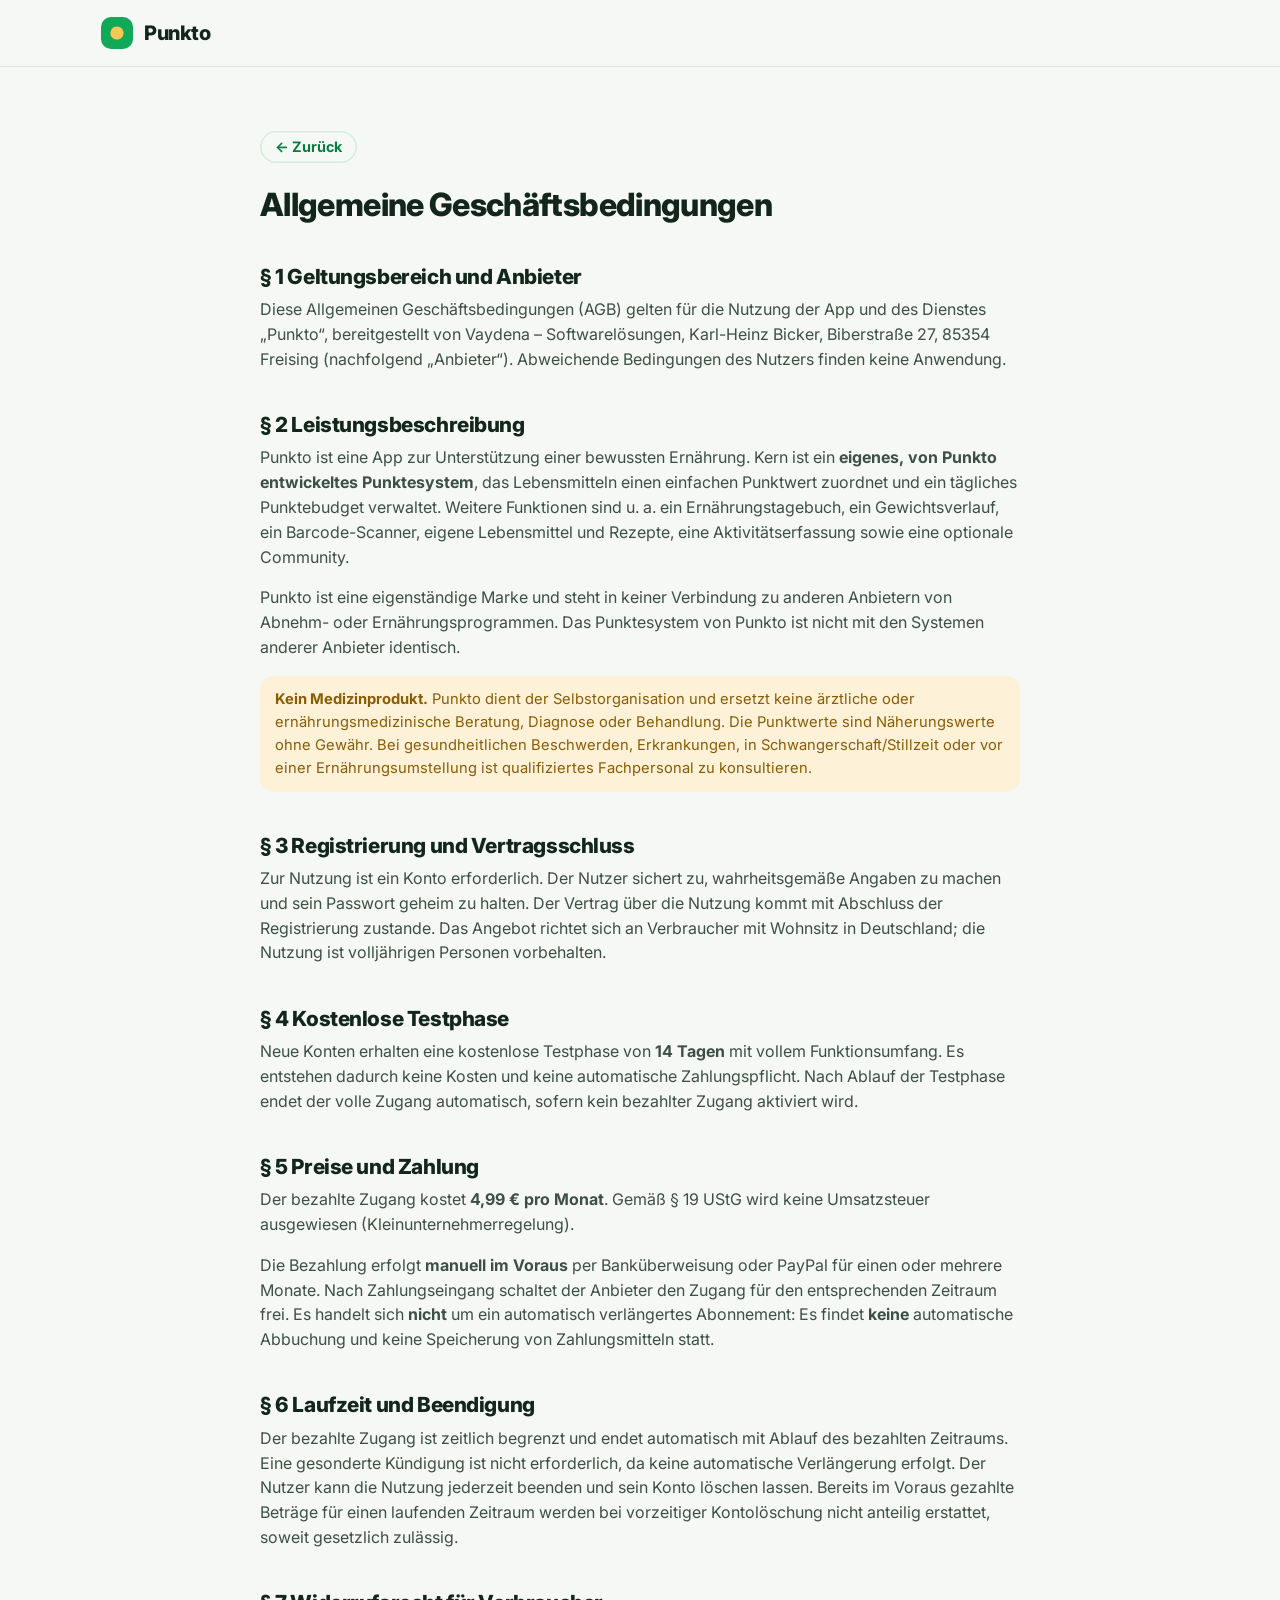
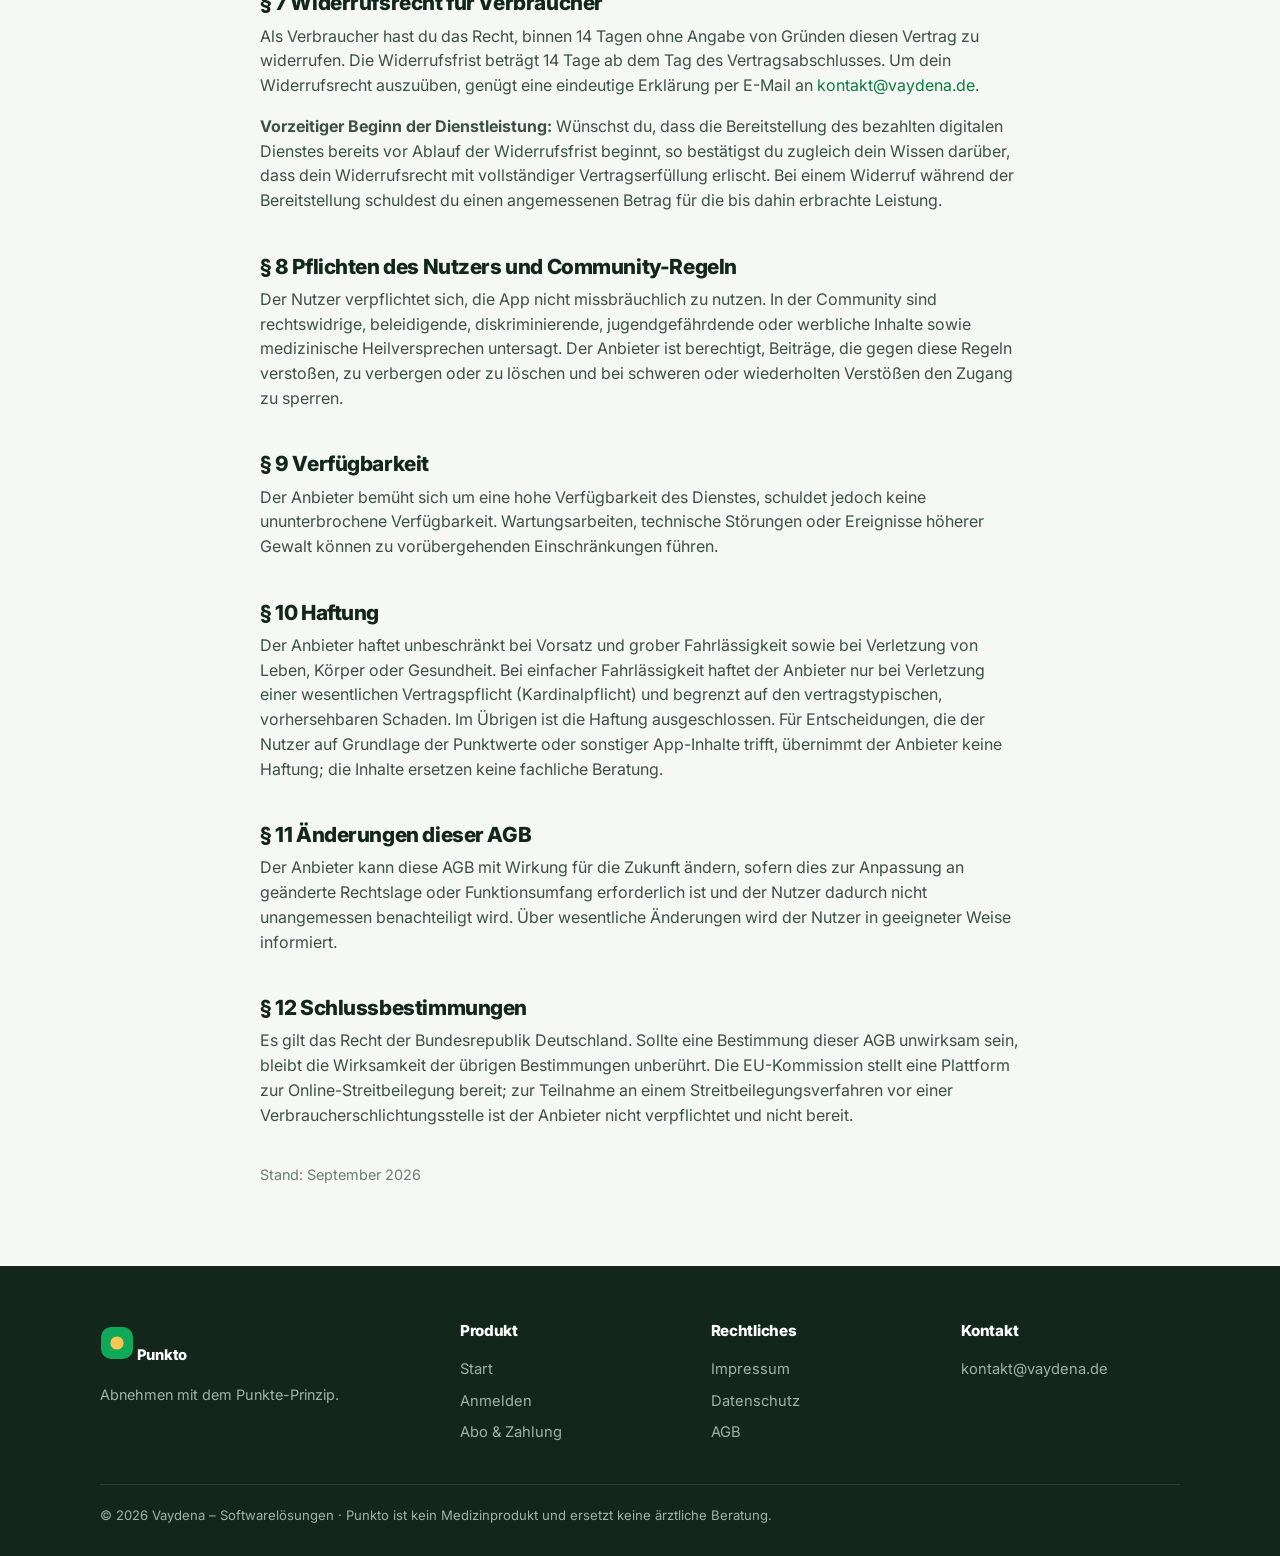
==== agb.html @ 55439f0f "Punkto v1 — statische PWA-SaaS (Abnehmen mit Punkten) Vollständige erste Version: - Verkaufsseite (i" ====
<!doctype html>
<html lang="de">
<head>
<meta charset="utf-8">
<meta name="viewport" content="width=device-width, initial-scale=1, viewport-fit=cover">
<title>AGB — Punkto</title>
<meta name="robots" content="index, follow">
<meta name="theme-color" content="#0fa958">
<link rel="icon" href="favicon.svg" type="image/svg+xml">
<link rel="apple-touch-icon" href="apple-touch-icon.png">
<link rel="preconnect" href="https://fonts.googleapis.com">
<link rel="preconnect" href="https://fonts.gstatic.com" crossorigin>
<link href="https://fonts.googleapis.com/css2?family=Inter:wght@400;500;600;700;800;900&display=swap" rel="stylesheet">
<link rel="stylesheet" href="assets/punkto.css">
</head>
<body>

<header class="site-head">
  <div class="wrap">
    <a class="brand" href="/" aria-label="Punkto Startseite">
      <svg class="logo" viewBox="0 0 34 34" xmlns="http://www.w3.org/2000/svg" aria-hidden="true">
        <rect x="1" y="1" width="32" height="32" rx="10" fill="#0fa958"/>
        <circle cx="17" cy="17" r="6.6" fill="#ffc555"/>
      </svg>
      Punkto
    </a>
  </div>
</header>

<main class="legal">
  <a class="back btn ghost small" href="/">← Zurück</a>
  <h1>Allgemeine Geschäftsbedingungen</h1>

  <h2>§ 1 Geltungsbereich und Anbieter</h2>
  <p>
    Diese Allgemeinen Geschäftsbedingungen (AGB) gelten für die Nutzung der App und des
    Dienstes „Punkto“, bereitgestellt von Vaydena – Softwarelösungen, Karl-Heinz Bicker,
    Biberstraße 27, 85354 Freising (nachfolgend „Anbieter“). Abweichende Bedingungen des
    Nutzers finden keine Anwendung.
  </p>

  <h2>§ 2 Leistungsbeschreibung</h2>
  <p>
    Punkto ist eine App zur Unterstützung einer bewussten Ernährung. Kern ist ein
    <strong>eigenes, von Punkto entwickeltes Punktesystem</strong>, das Lebensmitteln
    einen einfachen Punktwert zuordnet und ein tägliches Punktebudget verwaltet. Weitere
    Funktionen sind u. a. ein Ernährungstagebuch, ein Gewichtsverlauf, ein
    Barcode-Scanner, eigene Lebensmittel und Rezepte, eine Aktivitätserfassung sowie eine
    optionale Community.
  </p>
  <p>
    Punkto ist eine eigenständige Marke und steht in keiner Verbindung zu anderen
    Anbietern von Abnehm- oder Ernährungsprogrammen. Das Punktesystem von Punkto ist
    nicht mit den Systemen anderer Anbieter identisch.
  </p>
  <div class="alert warn" style="margin-top:1em">
    <span>
      <strong>Kein Medizinprodukt.</strong> Punkto dient der Selbstorganisation und
      ersetzt keine ärztliche oder ernährungsmedizinische Beratung, Diagnose oder
      Behandlung. Die Punktwerte sind Näherungswerte ohne Gewähr. Bei gesundheitlichen
      Beschwerden, Erkrankungen, in Schwangerschaft/Stillzeit oder vor einer
      Ernährungsumstellung ist qualifiziertes Fachpersonal zu konsultieren.
    </span>
  </div>

  <h2>§ 3 Registrierung und Vertragsschluss</h2>
  <p>
    Zur Nutzung ist ein Konto erforderlich. Der Nutzer sichert zu, wahrheitsgemäße Angaben
    zu machen und sein Passwort geheim zu halten. Der Vertrag über die Nutzung kommt mit
    Abschluss der Registrierung zustande. Das Angebot richtet sich an Verbraucher mit
    Wohnsitz in Deutschland; die Nutzung ist volljährigen Personen vorbehalten.
  </p>

  <h2>§ 4 Kostenlose Testphase</h2>
  <p>
    Neue Konten erhalten eine kostenlose Testphase von <strong>14 Tagen</strong> mit
    vollem Funktionsumfang. Es entstehen dadurch keine Kosten und keine automatische
    Zahlungspflicht. Nach Ablauf der Testphase endet der volle Zugang automatisch, sofern
    kein bezahlter Zugang aktiviert wird.
  </p>

  <h2>§ 5 Preise und Zahlung</h2>
  <p>
    Der bezahlte Zugang kostet <strong>4,99 € pro Monat</strong>. Gemäß § 19 UStG wird
    keine Umsatzsteuer ausgewiesen (Kleinunternehmerregelung).
  </p>
  <p>
    Die Bezahlung erfolgt <strong>manuell im Voraus</strong> per Banküberweisung oder
    PayPal für einen oder mehrere Monate. Nach Zahlungseingang schaltet der Anbieter den
    Zugang für den entsprechenden Zeitraum frei. Es handelt sich <strong>nicht</strong> um
    ein automatisch verlängertes Abonnement: Es findet <strong>keine</strong> automatische
    Abbuchung und keine Speicherung von Zahlungsmitteln statt.
  </p>

  <h2>§ 6 Laufzeit und Beendigung</h2>
  <p>
    Der bezahlte Zugang ist zeitlich begrenzt und endet automatisch mit Ablauf des
    bezahlten Zeitraums. Eine gesonderte Kündigung ist nicht erforderlich, da keine
    automatische Verlängerung erfolgt. Der Nutzer kann die Nutzung jederzeit beenden und
    sein Konto löschen lassen. Bereits im Voraus gezahlte Beträge für einen laufenden
    Zeitraum werden bei vorzeitiger Kontolöschung nicht anteilig erstattet, soweit
    gesetzlich zulässig.
  </p>

  <h2>§ 7 Widerrufsrecht für Verbraucher</h2>
  <p>
    Als Verbraucher hast du das Recht, binnen 14 Tagen ohne Angabe von Gründen diesen
    Vertrag zu widerrufen. Die Widerrufsfrist beträgt 14 Tage ab dem Tag des
    Vertragsabschlusses. Um dein Widerrufsrecht auszuüben, genügt eine eindeutige Erklärung
    per E-Mail an <a href="mailto:kontakt@vaydena.de">kontakt@vaydena.de</a>.
  </p>
  <p>
    <strong>Vorzeitiger Beginn der Dienstleistung:</strong> Wünschst du, dass die
    Bereitstellung des bezahlten digitalen Dienstes bereits vor Ablauf der Widerrufsfrist
    beginnt, so bestätigst du zugleich dein Wissen darüber, dass dein Widerrufsrecht mit
    vollständiger Vertragserfüllung erlischt. Bei einem Widerruf während der Bereitstellung
    schuldest du einen angemessenen Betrag für die bis dahin erbrachte Leistung.
  </p>

  <h2>§ 8 Pflichten des Nutzers und Community-Regeln</h2>
  <p>
    Der Nutzer verpflichtet sich, die App nicht missbräuchlich zu nutzen. In der Community
    sind rechtswidrige, beleidigende, diskriminierende, jugendgefährdende oder werbliche
    Inhalte sowie medizinische Heilversprechen untersagt. Der Anbieter ist berechtigt,
    Beiträge, die gegen diese Regeln verstoßen, zu verbergen oder zu löschen und bei
    schweren oder wiederholten Verstößen den Zugang zu sperren.
  </p>

  <h2>§ 9 Verfügbarkeit</h2>
  <p>
    Der Anbieter bemüht sich um eine hohe Verfügbarkeit des Dienstes, schuldet jedoch keine
    ununterbrochene Verfügbarkeit. Wartungsarbeiten, technische Störungen oder Ereignisse
    höherer Gewalt können zu vorübergehenden Einschränkungen führen.
  </p>

  <h2>§ 10 Haftung</h2>
  <p>
    Der Anbieter haftet unbeschränkt bei Vorsatz und grober Fahrlässigkeit sowie bei
    Verletzung von Leben, Körper oder Gesundheit. Bei einfacher Fahrlässigkeit haftet der
    Anbieter nur bei Verletzung einer wesentlichen Vertragspflicht (Kardinalpflicht) und
    begrenzt auf den vertragstypischen, vorhersehbaren Schaden. Im Übrigen ist die Haftung
    ausgeschlossen. Für Entscheidungen, die der Nutzer auf Grundlage der Punktwerte oder
    sonstiger App-Inhalte trifft, übernimmt der Anbieter keine Haftung; die Inhalte ersetzen
    keine fachliche Beratung.
  </p>

  <h2>§ 11 Änderungen dieser AGB</h2>
  <p>
    Der Anbieter kann diese AGB mit Wirkung für die Zukunft ändern, sofern dies zur
    Anpassung an geänderte Rechtslage oder Funktionsumfang erforderlich ist und der Nutzer
    dadurch nicht unangemessen benachteiligt wird. Über wesentliche Änderungen wird der
    Nutzer in geeigneter Weise informiert.
  </p>

  <h2>§ 12 Schlussbestimmungen</h2>
  <p>
    Es gilt das Recht der Bundesrepublik Deutschland. Sollte eine Bestimmung dieser AGB
    unwirksam sein, bleibt die Wirksamkeit der übrigen Bestimmungen unberührt. Die
    EU-Kommission stellt eine Plattform zur Online-Streitbeilegung bereit; zur Teilnahme an
    einem Streitbeilegungsverfahren vor einer Verbraucherschlichtungsstelle ist der Anbieter
    nicht verpflichtet und nicht bereit.
  </p>

  <p style="margin-top:2.5em;color:var(--muted);font-size:.9rem">Stand: September 2026</p>
</main>

<footer class="site-foot">
  <div class="wrap">
    <div class="cols">
      <div>
        <a class="brand" href="/">
          <svg class="logo" viewBox="0 0 34 34" xmlns="http://www.w3.org/2000/svg" aria-hidden="true">
            <rect x="1" y="1" width="32" height="32" rx="10" fill="#0fa958"/>
            <circle cx="17" cy="17" r="6.6" fill="#ffc555"/>
          </svg>
          Punkto
        </a>
        <p style="font-size:.9rem;margin-top:6px">Abnehmen mit dem Punkte-Prinzip.</p>
      </div>
      <div><h4>Produkt</h4><a href="/">Start</a><a href="anmelden.html">Anmelden</a><a href="konto.html">Abo &amp; Zahlung</a></div>
      <div><h4>Rechtliches</h4><a href="impressum.html">Impressum</a><a href="datenschutz.html">Datenschutz</a><a href="agb.html">AGB</a></div>
      <div><h4>Kontakt</h4><a href="mailto:kontakt@vaydena.de">kontakt@vaydena.de</a></div>
    </div>
    <p style="font-size:.82rem;border-top:1px solid rgba(255,255,255,.1);padding-top:20px;margin:0">
      © 2026 Vaydena – Softwarelösungen · Punkto ist kein Medizinprodukt und ersetzt keine ärztliche Beratung.
    </p>
  </div>
</footer>

</body>
</html>
---- assets/punkto.css ----
/* ============================================================================
   Punkto — geteiltes Design-System (grün, freundlich, rund).
   Eigenständige Marke: NICHT die Farbwelt von Weight Watchers (navy/lila) und
   NICHT die von MediScan (petrol/gold/navy). Punkto = frisches Grün + warmes Amber.
   Von allen Seiten geladen und vom Service Worker vorab gecacht.
   ============================================================================ */

:root{
  /* Marke */
  --green:#0fa958;        /* Primär — frisches Blattgrün */
  --green-600:#0e9a50;
  --green-700:#0b7c40;    /* dunkler (Hover/Text auf hell) */
  --green-800:#08632f;
  --green-tint:#e6f6ec;   /* zarte Fläche */
  --green-tint-2:#d3eedd;
  --amber:#f5a623;        /* Punkte-„Münze", Akzent */
  --amber-600:#e0930f;
  --amber-tint:#fdf1d8;
  --berry:#e8557a;        /* sparsamer Zweitakzent (Herz/Like/Gewicht) */
  --sky:#2a9dd6;          /* Aktivität */

  /* Neutral */
  --ink:#12261c;          /* Haupttext — sehr dunkles Grün-Schwarz */
  --ink-2:#3d5045;        /* Sekundärtext */
  --muted:#6b7d72;        /* gedämpft */
  --line:#dde7e0;         /* Rahmen/Trenner */
  --line-2:#eef3ef;
  --bg:#f5f8f4;           /* Seitenhintergrund — Hauch Grün */
  --card:#ffffff;
  --card-2:#fbfdfb;
  --shadow:0 1px 2px rgba(18,38,28,.05), 0 6px 20px rgba(18,38,28,.06);
  --shadow-sm:0 1px 2px rgba(18,38,28,.06);
  --shadow-lg:0 12px 40px rgba(18,38,28,.12);

  /* Zustände */
  --ok:#0fa958; --warn:#e0930f; --danger:#d64545; --danger-tint:#fbe9e9;

  /* Form */
  --r:14px;               /* Standard-Radius */
  --r-sm:10px;
  --r-lg:22px;
  --r-pill:999px;
  --maxw:1120px;
  --font:'Inter',-apple-system,BlinkMacSystemFont,'Segoe UI',Roboto,Helvetica,Arial,sans-serif;

  --sat:env(safe-area-inset-top,0px);
  --sab:env(safe-area-inset-bottom,0px);
}

*{box-sizing:border-box}
html{-webkit-text-size-adjust:100%}
body{
  margin:0;font-family:var(--font);color:var(--ink);background:var(--bg);
  line-height:1.55;-webkit-font-smoothing:antialiased;text-rendering:optimizeLegibility;
}
h1,h2,h3,h4{line-height:1.15;margin:0 0 .4em;font-weight:800;letter-spacing:-.02em}
h1{font-size:clamp(2rem,5vw,3.3rem)}
h2{font-size:clamp(1.5rem,3.4vw,2.3rem)}
h3{font-size:1.2rem}
p{margin:0 0 1rem}
a{color:var(--green-700);text-decoration:none}
a:hover{text-decoration:underline}
img{max-width:100%;display:block}
small{font-size:.85rem}
b,strong{font-weight:700}
:focus-visible{outline:3px solid rgba(15,169,88,.4);outline-offset:2px;border-radius:6px}
.wrap{max-width:var(--maxw);margin:0 auto;padding:0 20px}
.hide{display:none!important}
.center{text-align:center}
.nowrap{white-space:nowrap}

/* ---------- Buttons ---------- */
.btn{
  --bg:var(--green);--fg:#fff;
  display:inline-flex;align-items:center;justify-content:center;gap:.5em;
  background:var(--bg);color:var(--fg);border:0;border-radius:var(--r-pill);
  font:inherit;font-weight:700;font-size:1rem;line-height:1;
  padding:.85em 1.5em;cursor:pointer;transition:transform .08s ease, filter .15s ease, background .15s ease;
  text-decoration:none;white-space:nowrap;box-shadow:var(--shadow-sm);
}
.btn:hover{filter:brightness(1.04);text-decoration:none}
.btn:active{transform:translateY(1px)}
.btn:disabled{opacity:.55;cursor:not-allowed;filter:none}
.btn.primary{--bg:var(--green);--fg:#fff}
.btn.amber{--bg:var(--amber);--fg:#3a2a05}
.btn.dark{--bg:var(--ink);--fg:#fff}
.btn.ghost{--bg:transparent;--fg:var(--green-700);box-shadow:inset 0 0 0 1.6px var(--green-tint-2)}
.btn.ghost:hover{--bg:var(--green-tint)}
.btn.outline{--bg:#fff;--fg:var(--ink);box-shadow:inset 0 0 0 1.6px var(--line)}
.btn.outline:hover{--bg:var(--card-2)}
.btn.danger{--bg:var(--danger);--fg:#fff}
.btn.block{display:flex;width:100%}
.btn.small{padding:.6em 1.05em;font-size:.9rem}
.btn.big{padding:1.05em 1.9em;font-size:1.08rem}
.btn svg{width:1.1em;height:1.1em}

/* ---------- Pills / Chips / Badges ---------- */
.pill{display:inline-flex;align-items:center;gap:.45em;background:var(--green-tint);color:var(--green-800);
  border-radius:var(--r-pill);padding:.4em .85em;font-size:.82rem;font-weight:700}
.pill.amber{background:var(--amber-tint);color:#8a5c05}
.pill.line{background:#fff;box-shadow:inset 0 0 0 1.4px var(--line);color:var(--ink-2)}
.chip{display:inline-flex;align-items:center;gap:.4em;background:#fff;box-shadow:inset 0 0 0 1.4px var(--line);
  border-radius:var(--r-pill);padding:.5em 1em;font-size:.9rem;font-weight:600;color:var(--ink-2);cursor:pointer;
  transition:all .12s ease}
.chip:hover{box-shadow:inset 0 0 0 1.4px var(--green-tint-2);background:var(--green-tint)}
.chip.on{background:var(--green);color:#fff;box-shadow:none}
.tag{display:inline-block;font-size:.72rem;font-weight:800;text-transform:uppercase;letter-spacing:.04em;
  padding:.28em .6em;border-radius:6px;background:var(--green-tint);color:var(--green-800)}
.tag.amber{background:var(--amber-tint);color:#8a5c05}
.tag.gray{background:var(--line-2);color:var(--muted)}
.tag.red{background:var(--danger-tint);color:var(--danger)}
.tag.sky{background:#e3f2fb;color:#1c6f9c}

/* Punkte-„Münze": das Erkennungszeichen der Marke */
.coin{display:inline-flex;align-items:center;justify-content:center;gap:.12em;
  min-width:1.9em;height:1.9em;padding:0 .5em;border-radius:var(--r-pill);
  background:linear-gradient(160deg,#ffc555,#f5a623);color:#3a2a05;
  font-weight:800;font-size:.95rem;box-shadow:0 1px 0 rgba(0,0,0,.08), inset 0 1px 1px rgba(255,255,255,.5)}
.coin.sm{font-size:.8rem;min-width:1.6em;height:1.6em}
.coin.zero{background:var(--green-tint);color:var(--green-800);box-shadow:inset 0 0 0 1.4px var(--green-tint-2)}

/* ---------- Cards ---------- */
.card{background:var(--card);border-radius:var(--r-lg);box-shadow:var(--shadow);padding:22px}
.card.flat{box-shadow:none;border:1px solid var(--line)}
.card.tint{background:var(--green-tint)}
.card-h{display:flex;align-items:center;justify-content:space-between;gap:12px;margin-bottom:14px}
.card-h h3{margin:0}

/* ---------- Forms ---------- */
label{display:block;font-weight:600;font-size:.9rem;margin:0 0 .35em;color:var(--ink-2)}
input,select,textarea{
  width:100%;font:inherit;color:var(--ink);background:#fff;
  border:1.6px solid var(--line);border-radius:var(--r);padding:.75em .9em;transition:border .12s ease, box-shadow .12s ease;
}
input:focus,select:focus,textarea:focus{outline:none;border-color:var(--green);box-shadow:0 0 0 4px rgba(15,169,88,.12)}
input::placeholder,textarea::placeholder{color:#9aa8a0}
input[type=number]{-moz-appearance:textfield}
.field{margin-bottom:14px}
.field .hint{font-size:.8rem;color:var(--muted);margin-top:.35em}
.row{display:flex;gap:12px}
.row>*{flex:1}
.seg{display:flex;background:var(--line-2);border-radius:var(--r-pill);padding:4px;gap:4px}
.seg button{flex:1;border:0;background:transparent;border-radius:var(--r-pill);padding:.6em;font:inherit;font-weight:700;
  color:var(--ink-2);cursor:pointer;transition:all .12s ease}
.seg button.on{background:#fff;color:var(--green-700);box-shadow:var(--shadow-sm)}

/* ---------- Alerts ---------- */
.alert{border-radius:var(--r);padding:.85em 1em;font-size:.92rem;margin:0 0 14px;display:flex;gap:.6em;align-items:flex-start}
.alert.ok{background:var(--green-tint);color:var(--green-800)}
.alert.warn{background:var(--amber-tint);color:#8a5c05}
.alert.err{background:var(--danger-tint);color:var(--danger)}
.alert.info{background:#eaf4fb;color:#1c6f9c}

/* ---------- Layout helpers ---------- */
.grid{display:grid;gap:18px}
.g2{grid-template-columns:repeat(2,1fr)}
.g3{grid-template-columns:repeat(3,1fr)}
.g4{grid-template-columns:repeat(4,1fr)}
@media(max-width:860px){.g3,.g4{grid-template-columns:repeat(2,1fr)}}
@media(max-width:560px){.g2,.g3,.g4{grid-template-columns:1fr}.row{flex-direction:column}}

/* ============================================================================
   MARKETING (index.html + Rechtsseiten)
   ============================================================================ */
.site-head{position:sticky;top:0;z-index:40;background:rgba(245,248,244,.85);backdrop-filter:saturate(1.2) blur(10px);
  border-bottom:1px solid var(--line);padding-top:var(--sat)}
.site-head .wrap{display:flex;align-items:center;gap:18px;height:66px}
.brand{display:flex;align-items:center;gap:10px;font-weight:800;font-size:1.25rem;letter-spacing:-.02em;color:var(--ink)}
.brand:hover{text-decoration:none}
.brand .logo{width:34px;height:34px;flex:0 0 auto}
.nav-links{display:flex;gap:6px;margin-left:auto}
.nav-links a{color:var(--ink-2);font-weight:600;font-size:.95rem;padding:.5em .8em;border-radius:var(--r-pill)}
.nav-links a:hover{background:var(--green-tint);color:var(--green-800);text-decoration:none}
.nav-cta{display:flex;gap:8px;align-items:center}
.menu-btn{display:none;margin-left:auto;background:none;border:0;padding:8px;cursor:pointer;color:var(--ink)}
.menu-btn svg{width:26px;height:26px}
@media(max-width:820px){
  .nav-links{display:none;position:absolute;top:100%;left:0;right:0;flex-direction:column;background:var(--card);
    border-bottom:1px solid var(--line);padding:10px;gap:2px;box-shadow:var(--shadow)}
  .nav-links.open{display:flex}
  .nav-links a{padding:.8em 1em}
  .menu-btn{display:block}
  .nav-cta .btn:not(.primary){display:none}
}

.hero{position:relative;overflow:hidden;background:
  radial-gradient(1100px 500px at 80% -10%, rgba(15,169,88,.16), transparent 60%),
  radial-gradient(800px 400px at 0% 10%, rgba(245,166,35,.12), transparent 55%);
  padding:clamp(48px,8vw,96px) 0}
.hero .wrap{display:grid;grid-template-columns:1.05fr .95fr;gap:48px;align-items:center}
.hero .eyebrow{display:inline-flex;align-items:center;gap:.5em;background:#fff;box-shadow:var(--shadow-sm);
  border-radius:var(--r-pill);padding:.5em 1em;font-size:.85rem;font-weight:700;color:var(--green-800);margin-bottom:20px}
.hero h1{margin-bottom:.35em}
.hero h1 .hl{color:var(--green-700);position:relative;white-space:nowrap}
.hero .lead{font-size:1.2rem;color:var(--ink-2);max-width:34ch;margin-bottom:26px}
.cta-row{display:flex;gap:12px;flex-wrap:wrap;align-items:center}
.trustline{display:flex;gap:18px;flex-wrap:wrap;margin-top:22px;color:var(--muted);font-size:.9rem;font-weight:600}
.trustline span{display:inline-flex;align-items:center;gap:.4em}
@media(max-width:820px){.hero .wrap{grid-template-columns:1fr;gap:34px}.hero .lead{max-width:none}}

/* Telefon-Mockup */
.hero-visual{justify-self:center;position:relative}
.phone{width:290px;max-width:78vw;background:#0c1f16;border-radius:40px;padding:12px;box-shadow:var(--shadow-lg);position:relative}
.phone .screen{background:var(--bg);border-radius:30px;overflow:hidden;aspect-ratio:9/19.2;position:relative}
.phone .notch{position:absolute;top:0;left:50%;transform:translateX(-50%);width:120px;height:22px;background:#0c1f16;
  border-radius:0 0 16px 16px;z-index:3}
.float-badge{position:absolute;background:#fff;border-radius:16px;box-shadow:var(--shadow-lg);padding:12px 14px;
  display:flex;align-items:center;gap:10px;font-weight:700;font-size:.9rem}
.float-badge.a{top:12%;right:-26px}
.float-badge.b{bottom:14%;left:-30px}
@media(max-width:560px){.float-badge{display:none}}

.disband{background:var(--ink);color:#cfe0d6;font-size:.88rem}
.disband .wrap{padding:14px 20px;display:flex;gap:10px;align-items:flex-start}
.disband svg{flex:0 0 auto;width:18px;height:18px;margin-top:2px;color:var(--amber)}

.section{padding:clamp(48px,7vw,88px) 0}
.section.tint{background:var(--green-tint)}
.section-head{max-width:640px;margin:0 auto 44px;text-align:center}
.section-head .eyebrow{color:var(--green-700);font-weight:800;text-transform:uppercase;letter-spacing:.08em;font-size:.8rem}
.section-head p{color:var(--ink-2);font-size:1.08rem}

.feature{background:var(--card);border-radius:var(--r-lg);padding:26px;box-shadow:var(--shadow);height:100%}
.feature .ic{width:50px;height:50px;border-radius:14px;background:var(--green-tint);color:var(--green-700);
  display:grid;place-items:center;margin-bottom:16px}
.feature .ic svg{width:26px;height:26px}
.feature.amber .ic{background:var(--amber-tint);color:var(--amber-600)}
.feature.berry .ic{background:#fce8ee;color:var(--berry)}
.feature.sky .ic{background:#e3f2fb;color:var(--sky)}
.feature h3{margin-bottom:.4em}
.feature p{color:var(--ink-2);margin:0;font-size:.96rem}

.audience{display:flex;flex-wrap:wrap;gap:10px;justify-content:center}

/* dunkles Vertrauens-Band */
.dark-sec{background:linear-gradient(160deg,#0c2a1a,#0a1f14);color:#dbe9e0}
.dark-sec h2{color:#fff}
.dark-sec .section-head p{color:#a9c2b4}
.ofx{display:grid;grid-template-columns:repeat(3,1fr);gap:26px;margin-top:20px}
.ofx .col h3{color:#fff;display:flex;align-items:center;gap:.5em}
.ofx .col p{color:#a9c2b4;font-size:.95rem}
.ofx .col .n{width:38px;height:38px;border-radius:10px;background:rgba(15,169,88,.2);color:#5fd694;
  display:grid;place-items:center;font-weight:800;margin-bottom:12px}
@media(max-width:820px){.ofx{grid-template-columns:1fr}}

/* Schritte */
.steps{display:grid;grid-template-columns:repeat(3,1fr);gap:26px;counter-reset:step}
.steps .step{position:relative;padding-top:8px}
.steps .step .num{width:44px;height:44px;border-radius:var(--r-pill);background:var(--green);color:#fff;
  display:grid;place-items:center;font-weight:800;font-size:1.2rem;margin-bottom:14px;box-shadow:var(--shadow)}
.steps .step h3{margin-bottom:.3em}
.steps .step p{color:var(--ink-2);font-size:.96rem;margin:0}
@media(max-width:820px){.steps{grid-template-columns:1fr}}

/* Preis */
.offer{max-width:460px;margin:0 auto;background:var(--card);border-radius:var(--r-lg);box-shadow:var(--shadow-lg);
  overflow:hidden;text-align:center;border:2px solid var(--green)}
.offer .top{background:var(--green-tint);padding:24px}
.offer .price{font-size:3.2rem;font-weight:900;color:var(--ink);letter-spacing:-.03em;line-height:1}
.offer .price small{font-size:1rem;font-weight:700;color:var(--muted)}
.offer .body{padding:26px}
.offer ul{list-style:none;padding:0;margin:0 0 22px;text-align:left}
.offer li{display:flex;gap:.6em;align-items:flex-start;padding:.5em 0;border-bottom:1px solid var(--line-2);color:var(--ink-2)}
.offer li:last-child{border-bottom:0}
.offer li svg{flex:0 0 auto;width:20px;height:20px;color:var(--green);margin-top:2px}
.pay-note{font-size:.85rem;color:var(--muted);margin-top:16px;display:flex;gap:14px;justify-content:center;flex-wrap:wrap}
.pay-note span{display:inline-flex;align-items:center;gap:.4em}

/* FAQ */
.faq{max-width:760px;margin:0 auto}
.faq details{background:var(--card);border-radius:var(--r);box-shadow:var(--shadow-sm);margin-bottom:12px;overflow:hidden;border:1px solid var(--line)}
.faq summary{padding:18px 20px;font-weight:700;cursor:pointer;list-style:none;display:flex;justify-content:space-between;align-items:center;gap:12px}
.faq summary::-webkit-details-marker{display:none}
.faq summary::after{content:"+";font-size:1.5rem;color:var(--green);font-weight:400;transition:transform .2s}
.faq details[open] summary::after{transform:rotate(45deg)}
.faq details p{padding:0 20px 18px;margin:0;color:var(--ink-2)}

.ctaband{background:linear-gradient(160deg,var(--green),var(--green-700));color:#fff;text-align:center;border-radius:var(--r-lg);
  padding:clamp(36px,6vw,64px);margin:0 auto}
.ctaband h2{color:#fff}.ctaband p{color:rgba(255,255,255,.9);max-width:46ch;margin:0 auto 26px}
.ctaband .btn.amber{box-shadow:0 8px 24px rgba(0,0,0,.18)}

/* Footer */
.site-foot{background:var(--ink);color:#9fb3a7;padding:56px 0 30px;margin-top:0}
.site-foot .cols{display:grid;grid-template-columns:1.5fr 1fr 1fr 1fr;gap:32px;margin-bottom:36px}
.site-foot h4{color:#fff;font-size:.95rem;margin-bottom:14px}
.site-foot a{color:#9fb3a7;display:block;padding:.3em 0;font-size:.92rem}
.site-foot a:hover{color:#fff}
.site-foot .brand{color:#fff;margin-bottom:12px}
.fbot{border-top:1px solid rgba(255,255,255,.1);padding-top:22px;display:flex;justify-content:space-between;gap:16px;
  flex-wrap:wrap;font-size:.85rem;color:#7d9488}
@media(max-width:820px){.site-foot .cols{grid-template-columns:1fr 1fr}}
@media(max-width:520px){.site-foot .cols{grid-template-columns:1fr}}

/* Rechtstext-Seiten */
.legal{max-width:800px;margin:0 auto;padding:clamp(32px,6vw,64px) 20px}
.legal h1{font-size:2rem}
.legal h2{font-size:1.3rem;margin-top:2em}
.legal p,.legal li{color:var(--ink-2)}
.legal .back{margin-bottom:24px;display:inline-block}

/* ============================================================================
   AUTH (anmelden.html)
   ============================================================================ */
.auth-wrap{min-height:100dvh;display:grid;place-items:center;padding:24px 16px calc(24px + var(--sab));
  background:radial-gradient(900px 500px at 50% -10%, rgba(15,169,88,.14), transparent 60%)}
.auth-card{width:100%;max-width:410px;background:var(--card);border-radius:var(--r-lg);box-shadow:var(--shadow-lg);padding:30px}
.auth-card .brand{justify-content:center;margin-bottom:20px;font-size:1.4rem}
.auth-card h1{font-size:1.5rem;text-align:center;margin-bottom:.2em}
.auth-card .sub{text-align:center;color:var(--muted);margin-bottom:22px;font-size:.95rem}
.auth-switch{text-align:center;margin-top:18px;font-size:.92rem;color:var(--muted)}
.linkbtn{background:none;border:0;color:var(--green-700);font:inherit;font-weight:600;cursor:pointer;text-decoration:underline;padding:0}
.linkbtn:hover{color:var(--green-800)}

/* ============================================================================
   APP (app.html) — Mobile-First mit Tab-Leiste
   ============================================================================ */
body.app{background:var(--bg);padding-bottom:calc(76px + var(--sab))}
.app-head{position:sticky;top:0;z-index:30;background:rgba(245,248,244,.9);backdrop-filter:blur(10px);
  border-bottom:1px solid var(--line);padding-top:var(--sat)}
.app-head .bar{max-width:640px;margin:0 auto;display:flex;align-items:center;gap:12px;height:58px;padding:0 16px}
.app-head .brand{font-size:1.15rem}
.app-head .sp{margin-left:auto}
.icon-btn{background:none;border:0;width:40px;height:40px;border-radius:var(--r-pill);display:grid;place-items:center;
  cursor:pointer;color:var(--ink-2);transition:background .12s}
.icon-btn:hover{background:var(--green-tint);color:var(--green-800)}
.icon-btn svg{width:22px;height:22px}

.app-main{max-width:640px;margin:0 auto;padding:18px 16px 24px}
.view{display:none;animation:fade .22s ease}
.view.on{display:block}
@keyframes fade{from{opacity:0;transform:translateY(6px)}to{opacity:1;transform:none}}

/* Tab-Leiste unten */
.tabbar{position:fixed;bottom:0;left:0;right:0;z-index:35;background:rgba(255,255,255,.94);backdrop-filter:blur(12px);
  border-top:1px solid var(--line);padding-bottom:var(--sab);display:flex;justify-content:center}
.tabbar .inner{display:flex;width:100%;max-width:640px}
.tabbar button{flex:1;background:none;border:0;padding:10px 4px;cursor:pointer;color:var(--muted);
  display:flex;flex-direction:column;align-items:center;gap:3px;font:inherit;font-size:.68rem;font-weight:700;transition:color .12s}
.tabbar button svg{width:24px;height:24px}
.tabbar button.on{color:var(--green-700)}
.tabbar button.fab{position:relative}
.tabbar .fab .plus{width:46px;height:46px;border-radius:var(--r-pill);background:var(--green);color:#fff;
  display:grid;place-items:center;box-shadow:0 6px 16px rgba(15,169,88,.4);margin-top:-18px}
.tabbar .fab .plus svg{width:26px;height:26px}

/* Tages-Budget-Ring */
.budget-hero{background:linear-gradient(160deg,var(--green),var(--green-700));border-radius:var(--r-lg);
  padding:22px;color:#fff;box-shadow:var(--shadow);position:relative;overflow:hidden}
.budget-hero .date{font-size:.85rem;opacity:.85;font-weight:600;margin-bottom:2px}
.budget-hero .flex{display:flex;align-items:center;gap:20px}
.ring{position:relative;width:120px;height:120px;flex:0 0 auto}
.ring svg{transform:rotate(-90deg)}
.ring .center{position:absolute;inset:0;display:flex;flex-direction:column;align-items:center;justify-content:center;line-height:1}
.ring .center .big{font-size:2.1rem;font-weight:900;letter-spacing:-.02em}
.ring .center .lbl{font-size:.72rem;opacity:.85;font-weight:600;margin-top:2px}
.budget-meta{flex:1}
.budget-meta .krow{display:flex;justify-content:space-between;font-size:.9rem;padding:.35em 0;border-bottom:1px solid rgba(255,255,255,.16)}
.budget-meta .krow:last-child{border-bottom:0}
.budget-meta .krow b{font-weight:800}
.weekly-bar{margin-top:14px}
.weekly-bar .track{height:8px;background:rgba(255,255,255,.22);border-radius:var(--r-pill);overflow:hidden;margin-top:6px}
.weekly-bar .fill{height:100%;background:var(--amber);border-radius:var(--r-pill);transition:width .4s ease}

/* Tagebuch-Einträge */
.meal-group{margin-top:18px}
.meal-group .mh{display:flex;align-items:center;justify-content:space-between;margin-bottom:8px;padding:0 4px}
.meal-group .mh .t{font-weight:800;font-size:1.02rem;display:flex;align-items:center;gap:.5em}
.meal-group .mh .sum{font-size:.85rem;color:var(--muted);font-weight:700}
.entry{display:flex;align-items:center;gap:12px;background:var(--card);border-radius:var(--r);padding:12px 14px;
  box-shadow:var(--shadow-sm);margin-bottom:8px}
.entry .em{font-size:1.4rem;flex:0 0 auto;width:36px;height:36px;display:grid;place-items:center;background:var(--green-tint);border-radius:10px}
.entry .info{flex:1;min-width:0}
.entry .info .nm{font-weight:700;font-size:.96rem;white-space:nowrap;overflow:hidden;text-overflow:ellipsis}
.entry .info .qt{font-size:.82rem;color:var(--muted)}
.entry .del{background:none;border:0;color:var(--muted);cursor:pointer;padding:6px;border-radius:8px;flex:0 0 auto}
.entry .del:hover{background:var(--danger-tint);color:var(--danger)}
.empty{text-align:center;padding:36px 20px;color:var(--muted)}
.empty .em{font-size:2.6rem;margin-bottom:8px}

/* Suche/Food-Liste */
.searchbar{position:relative;margin-bottom:14px}
.searchbar input{padding-left:2.6em}
.searchbar .si{position:absolute;left:.9em;top:50%;transform:translateY(-50%);color:var(--muted);width:20px;height:20px}
.food-item{display:flex;align-items:center;gap:12px;background:var(--card);border-radius:var(--r);padding:12px 14px;
  box-shadow:var(--shadow-sm);margin-bottom:8px;cursor:pointer;transition:transform .08s, box-shadow .12s}
.food-item:hover{box-shadow:var(--shadow)}
.food-item:active{transform:scale(.99)}
.food-item .info{flex:1;min-width:0}
.food-item .info .nm{font-weight:700;font-size:.96rem}
.food-item .info .meta{font-size:.8rem;color:var(--muted)}

/* Fortschritt / Chart */
.stat-grid{display:grid;grid-template-columns:repeat(3,1fr);gap:12px}
.stat{background:var(--card);border-radius:var(--r);padding:16px;box-shadow:var(--shadow-sm);text-align:center}
.stat .v{font-size:1.6rem;font-weight:900;letter-spacing:-.02em;line-height:1}
.stat .l{font-size:.76rem;color:var(--muted);font-weight:700;margin-top:4px}
.chart-card{background:var(--card);border-radius:var(--r-lg);padding:20px;box-shadow:var(--shadow);margin-top:16px}
.chart-wrap{position:relative;width:100%;height:210px}
.chart-wrap svg{width:100%;height:100%;overflow:visible}

/* Community */
.post{background:var(--card);border-radius:var(--r-lg);padding:16px 18px;box-shadow:var(--shadow-sm);margin-bottom:12px}
.post .ph{display:flex;align-items:center;gap:10px;margin-bottom:10px}
.post .av{width:38px;height:38px;border-radius:var(--r-pill);background:var(--green-tint);color:var(--green-700);
  display:grid;place-items:center;font-weight:800;flex:0 0 auto}
.post .ph .nm{font-weight:700;font-size:.95rem}
.post .ph .tm{font-size:.78rem;color:var(--muted)}
.post .body{font-size:.98rem;color:var(--ink);margin:0 0 12px;white-space:pre-wrap;word-break:break-word}
.post .kindcard{background:var(--green-tint);border-radius:var(--r);padding:12px 14px;margin:0 0 12px;display:flex;align-items:center;gap:12px}
.post .kindcard .big{font-size:1.5rem}
.post .acts{display:flex;gap:6px;align-items:center}
.post .acts button{background:none;border:0;display:inline-flex;align-items:center;gap:.4em;color:var(--muted);
  cursor:pointer;font:inherit;font-weight:700;font-size:.88rem;padding:.4em .7em;border-radius:var(--r-pill);transition:all .12s}
.post .acts button:hover{background:var(--line-2)}
.post .acts button.liked{color:var(--berry)}
.post .acts .sp{margin-left:auto}

/* Sheet / Modal (bottom-sheet mobil) */
.sheet-back{position:fixed;inset:0;background:rgba(12,31,22,.5);z-index:50;display:none;align-items:flex-end;justify-content:center}
.sheet-back.on{display:flex;animation:fade .2s ease}
.sheet{background:var(--card);width:100%;max-width:560px;border-radius:var(--r-lg) var(--r-lg) 0 0;max-height:92dvh;overflow-y:auto;
  padding:8px 20px calc(24px + var(--sab));box-shadow:var(--shadow-lg);animation:slideup .26s cubic-bezier(.2,.9,.3,1)}
@keyframes slideup{from{transform:translateY(100%)}to{transform:none}}
.sheet .grab{width:40px;height:4px;background:var(--line);border-radius:var(--r-pill);margin:8px auto 14px}
.sheet .sh{display:flex;align-items:center;justify-content:space-between;margin-bottom:14px}
.sheet .sh h3{margin:0}
@media(min-width:600px){
  .sheet-back{align-items:center}
  .sheet{border-radius:var(--r-lg);animation:fade .2s ease}
}

/* Onboarding */
.onb{max-width:480px;margin:0 auto}
.onb-step{display:none}.onb-step.on{display:block;animation:fade .25s ease}
.onb .prog{display:flex;gap:6px;margin-bottom:24px}
.onb .prog i{flex:1;height:5px;border-radius:var(--r-pill);background:var(--line)}
.onb .prog i.on{background:var(--green)}
.opt-cards{display:grid;gap:10px}
.opt-card{display:flex;align-items:center;gap:14px;background:var(--card);border:2px solid var(--line);border-radius:var(--r);
  padding:16px;cursor:pointer;transition:all .12s;text-align:left;font:inherit;width:100%}
.opt-card:hover{border-color:var(--green-tint-2)}
.opt-card.on{border-color:var(--green);background:var(--green-tint)}
.opt-card .em{font-size:1.8rem}
.opt-card .tx{flex:1}
.opt-card .tx .t{font-weight:800}
.opt-card .tx .d{font-size:.85rem;color:var(--muted)}

/* ============================================================================
   BETREIBER (betreiber.html)
   ============================================================================ */
body.admin{background:var(--bg)}
.admin-head{background:var(--ink);color:#fff;padding:14px 0;position:sticky;top:0;z-index:20}
.admin-head .wrap{display:flex;align-items:center;gap:14px}
.admin-head .brand{color:#fff}
.admin-head .brand .logo{filter:none}
.admin-head .sp{margin-left:auto}
.admin-head .btn.ghost{--fg:#cfe0d6;box-shadow:inset 0 0 0 1.6px rgba(255,255,255,.2)}
.admin-head .btn.ghost:hover{--bg:rgba(255,255,255,.1);--fg:#fff}
.admin-main{max-width:1080px;margin:0 auto;padding:24px 20px}
.kpi-grid{display:grid;grid-template-columns:repeat(4,1fr);gap:14px;margin-bottom:24px}
.kpi{background:var(--card);border-radius:var(--r);padding:18px;box-shadow:var(--shadow-sm)}
.kpi .v{font-size:1.9rem;font-weight:900;letter-spacing:-.02em;line-height:1}
.kpi .l{font-size:.8rem;color:var(--muted);font-weight:700;margin-top:6px}
.kpi.g .v{color:var(--green-700)}.kpi.a .v{color:var(--amber-600)}
@media(max-width:820px){.kpi-grid{grid-template-columns:repeat(2,1fr)}}

.table-card{background:var(--card);border-radius:var(--r-lg);box-shadow:var(--shadow);overflow:hidden}
.table-card .th{display:flex;align-items:center;gap:12px;padding:16px 20px;border-bottom:1px solid var(--line)}
.table-card .th h3{margin:0}
.table-wrap{overflow-x:auto}
table.data{width:100%;border-collapse:collapse;font-size:.9rem}
table.data th{text-align:left;padding:11px 16px;font-size:.75rem;text-transform:uppercase;letter-spacing:.04em;
  color:var(--muted);border-bottom:1px solid var(--line);background:var(--card-2);white-space:nowrap}
table.data td{padding:11px 16px;border-bottom:1px solid var(--line-2);white-space:nowrap}
table.data tr:last-child td{border-bottom:0}
table.data tr.clk{cursor:pointer}
table.data tr.clk:hover{background:var(--green-tint)}
.st-dot{display:inline-flex;align-items:center;gap:.4em;font-weight:700;font-size:.82rem}
.st-dot::before{content:"";width:8px;height:8px;border-radius:50%;background:var(--muted)}
.st-dot.active::before{background:var(--ok)}
.st-dot.trial::before{background:var(--amber)}
.st-dot.expired::before,.st-dot.canceled::before,.st-dot.blocked::before{background:var(--danger)}

.admin-login{min-height:100dvh;display:grid;place-items:center;padding:24px}
.admin-login .auth-card{border-top:4px solid var(--amber)}

@media(max-width:560px){
  .app-main,.admin-main{padding-left:12px;padding-right:12px}
  .budget-hero .flex{flex-direction:column;text-align:center}
  .stat-grid{grid-template-columns:1fr 1fr}
}
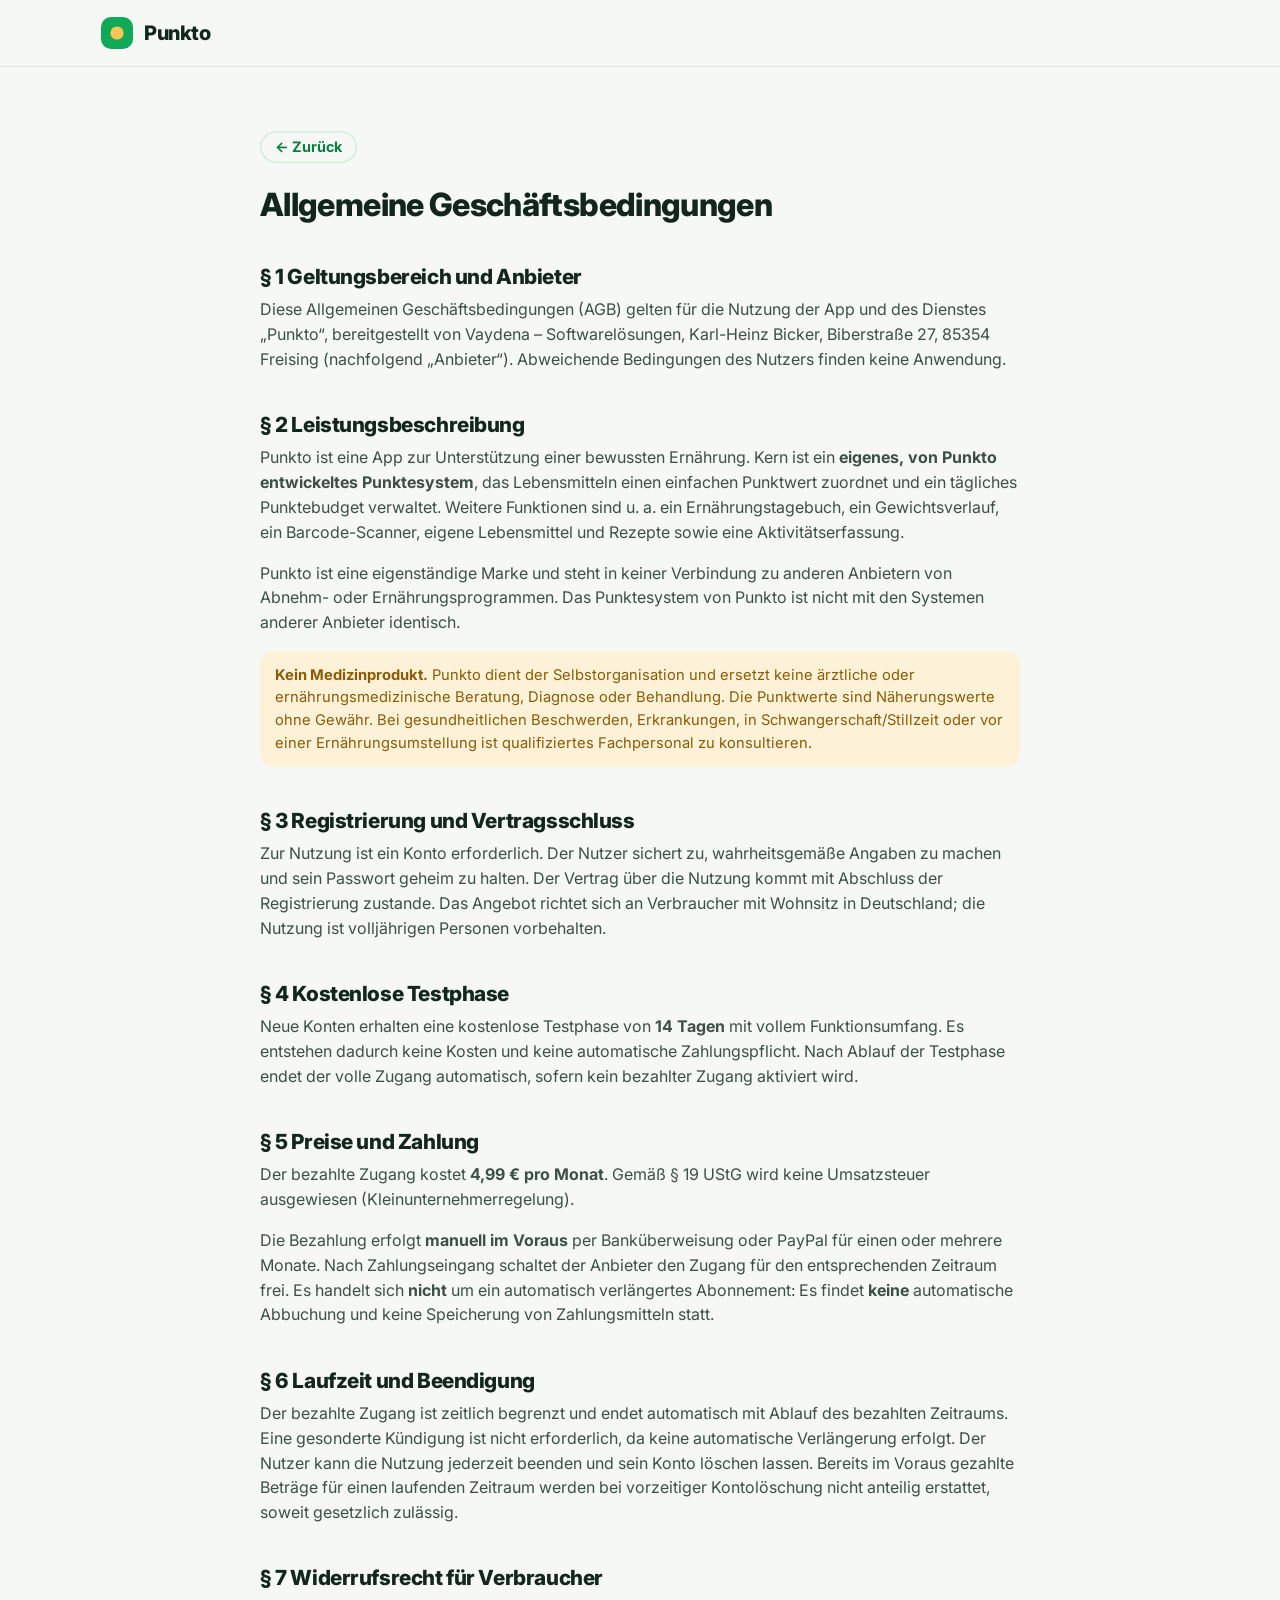
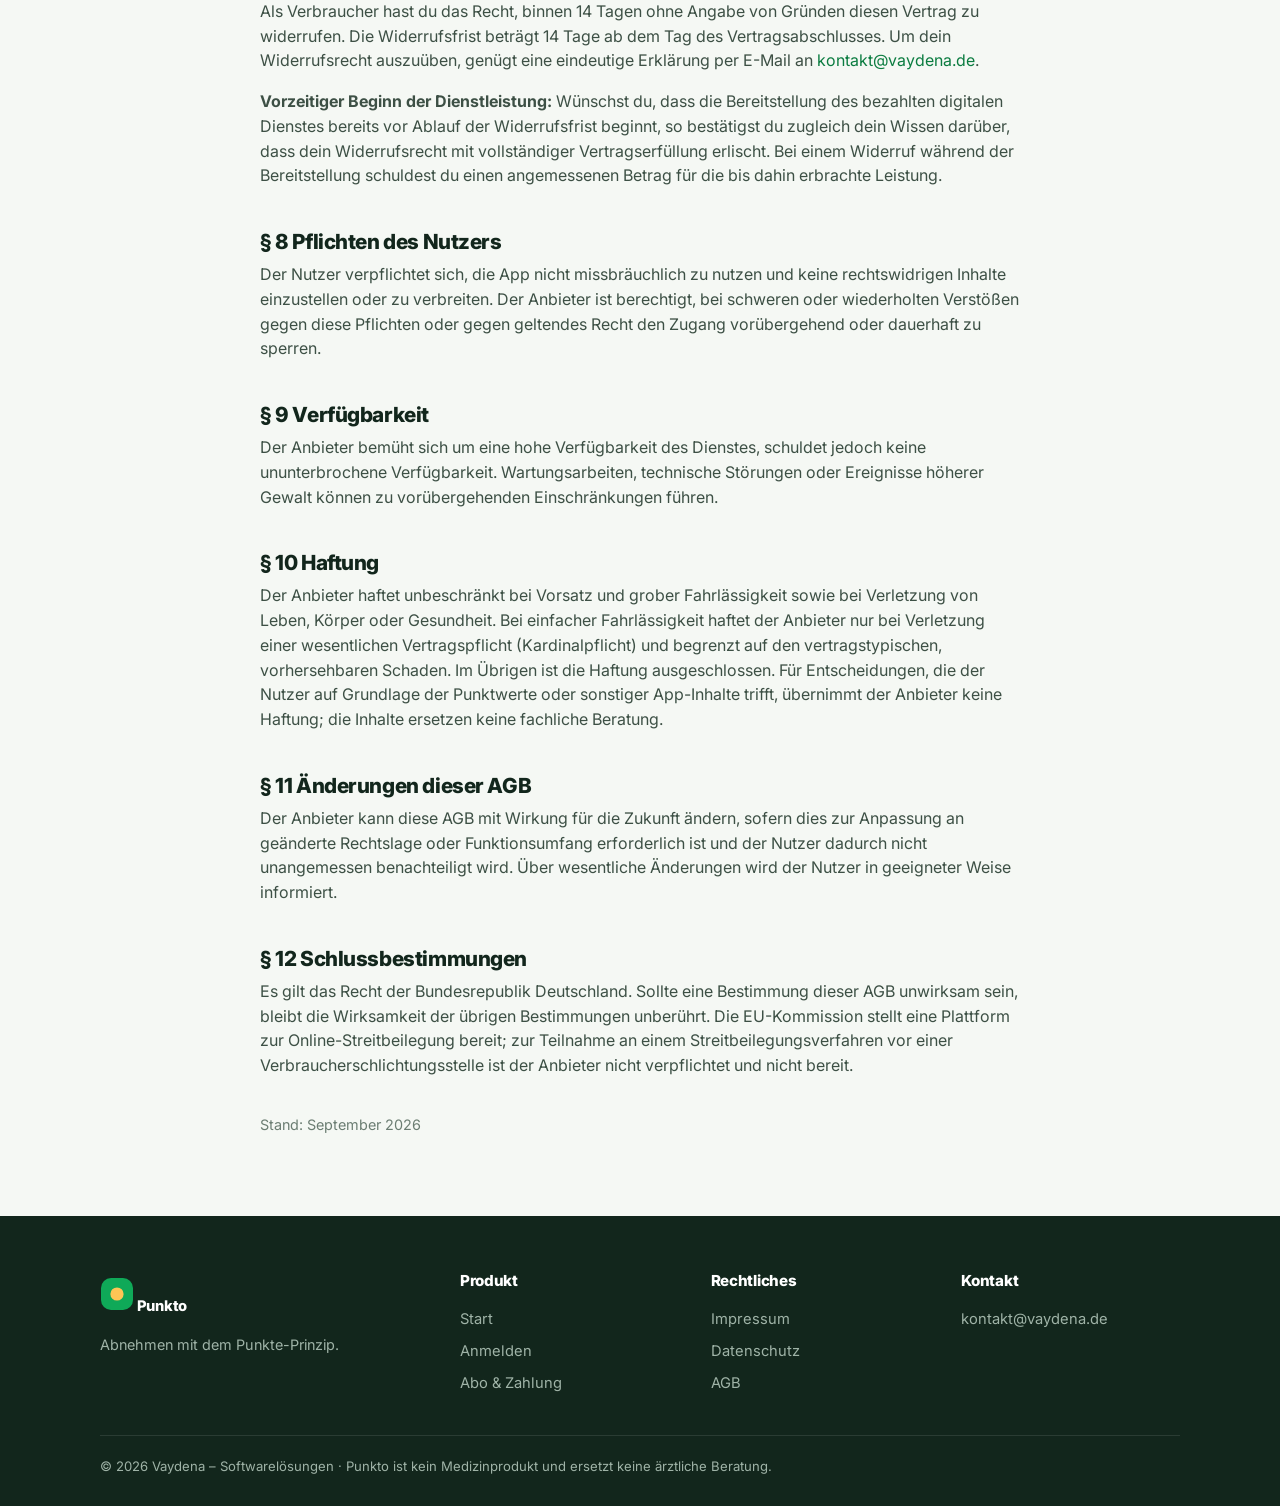
==== commit ac76d018: "Community-Funktion vollstaendig entfernt Frontend: viewCommunity-Ansicht + Tab (durch Ausgleichsslot" ====
--- a/agb.html
+++ b/agb.html
@@ -45,8 +45,7 @@
     <strong>eigenes, von Punkto entwickeltes Punktesystem</strong>, das Lebensmitteln
     einen einfachen Punktwert zuordnet und ein tägliches Punktebudget verwaltet. Weitere
     Funktionen sind u. a. ein Ernährungstagebuch, ein Gewichtsverlauf, ein
-    Barcode-Scanner, eigene Lebensmittel und Rezepte, eine Aktivitätserfassung sowie eine
-    optionale Community.
+    Barcode-Scanner, eigene Lebensmittel und Rezepte sowie eine Aktivitätserfassung.
   </p>
   <p>
     Punkto ist eine eigenständige Marke und steht in keiner Verbindung zu anderen
@@ -117,13 +116,12 @@
     schuldest du einen angemessenen Betrag für die bis dahin erbrachte Leistung.
   </p>
 
-  <h2>§ 8 Pflichten des Nutzers und Community-Regeln</h2>
+  <h2>§ 8 Pflichten des Nutzers</h2>
   <p>
-    Der Nutzer verpflichtet sich, die App nicht missbräuchlich zu nutzen. In der Community
-    sind rechtswidrige, beleidigende, diskriminierende, jugendgefährdende oder werbliche
-    Inhalte sowie medizinische Heilversprechen untersagt. Der Anbieter ist berechtigt,
-    Beiträge, die gegen diese Regeln verstoßen, zu verbergen oder zu löschen und bei
-    schweren oder wiederholten Verstößen den Zugang zu sperren.
+    Der Nutzer verpflichtet sich, die App nicht missbräuchlich zu nutzen und keine
+    rechtswidrigen Inhalte einzustellen oder zu verbreiten. Der Anbieter ist berechtigt,
+    bei schweren oder wiederholten Verstößen gegen diese Pflichten oder gegen geltendes
+    Recht den Zugang vorübergehend oder dauerhaft zu sperren.
   </p>
 
   <h2>§ 9 Verfügbarkeit</h2>
--- a/assets/punkto.css
+++ b/assets/punkto.css
@@ -343,6 +343,7 @@
 .tabbar .fab .plus{width:46px;height:46px;border-radius:var(--r-pill);background:var(--green);color:#fff;
   display:grid;place-items:center;box-shadow:0 6px 16px rgba(15,169,88,.4);margin-top:-18px}
 .tabbar .fab .plus svg{width:26px;height:26px}
+.tabbar .tab-sp{flex:1}          /* leerer Ausgleichsslot: hält den FAB mittig */
 
 /* Tages-Budget-Ring */
 .budget-hero{background:linear-gradient(160deg,var(--green),var(--green-700));border-radius:var(--r-lg);
@@ -398,23 +399,6 @@
 .chart-card{background:var(--card);border-radius:var(--r-lg);padding:20px;box-shadow:var(--shadow);margin-top:16px}
 .chart-wrap{position:relative;width:100%;height:210px}
 .chart-wrap svg{width:100%;height:100%;overflow:visible}
-
-/* Community */
-.post{background:var(--card);border-radius:var(--r-lg);padding:16px 18px;box-shadow:var(--shadow-sm);margin-bottom:12px}
-.post .ph{display:flex;align-items:center;gap:10px;margin-bottom:10px}
-.post .av{width:38px;height:38px;border-radius:var(--r-pill);background:var(--green-tint);color:var(--green-700);
-  display:grid;place-items:center;font-weight:800;flex:0 0 auto}
-.post .ph .nm{font-weight:700;font-size:.95rem}
-.post .ph .tm{font-size:.78rem;color:var(--muted)}
-.post .body{font-size:.98rem;color:var(--ink);margin:0 0 12px;white-space:pre-wrap;word-break:break-word}
-.post .kindcard{background:var(--green-tint);border-radius:var(--r);padding:12px 14px;margin:0 0 12px;display:flex;align-items:center;gap:12px}
-.post .kindcard .big{font-size:1.5rem}
-.post .acts{display:flex;gap:6px;align-items:center}
-.post .acts button{background:none;border:0;display:inline-flex;align-items:center;gap:.4em;color:var(--muted);
-  cursor:pointer;font:inherit;font-weight:700;font-size:.88rem;padding:.4em .7em;border-radius:var(--r-pill);transition:all .12s}
-.post .acts button:hover{background:var(--line-2)}
-.post .acts button.liked{color:var(--berry)}
-.post .acts .sp{margin-left:auto}
 
 /* Sheet / Modal (bottom-sheet mobil) */
 .sheet-back{position:fixed;inset:0;background:rgba(12,31,22,.5);z-index:50;display:none;align-items:flex-end;justify-content:center}
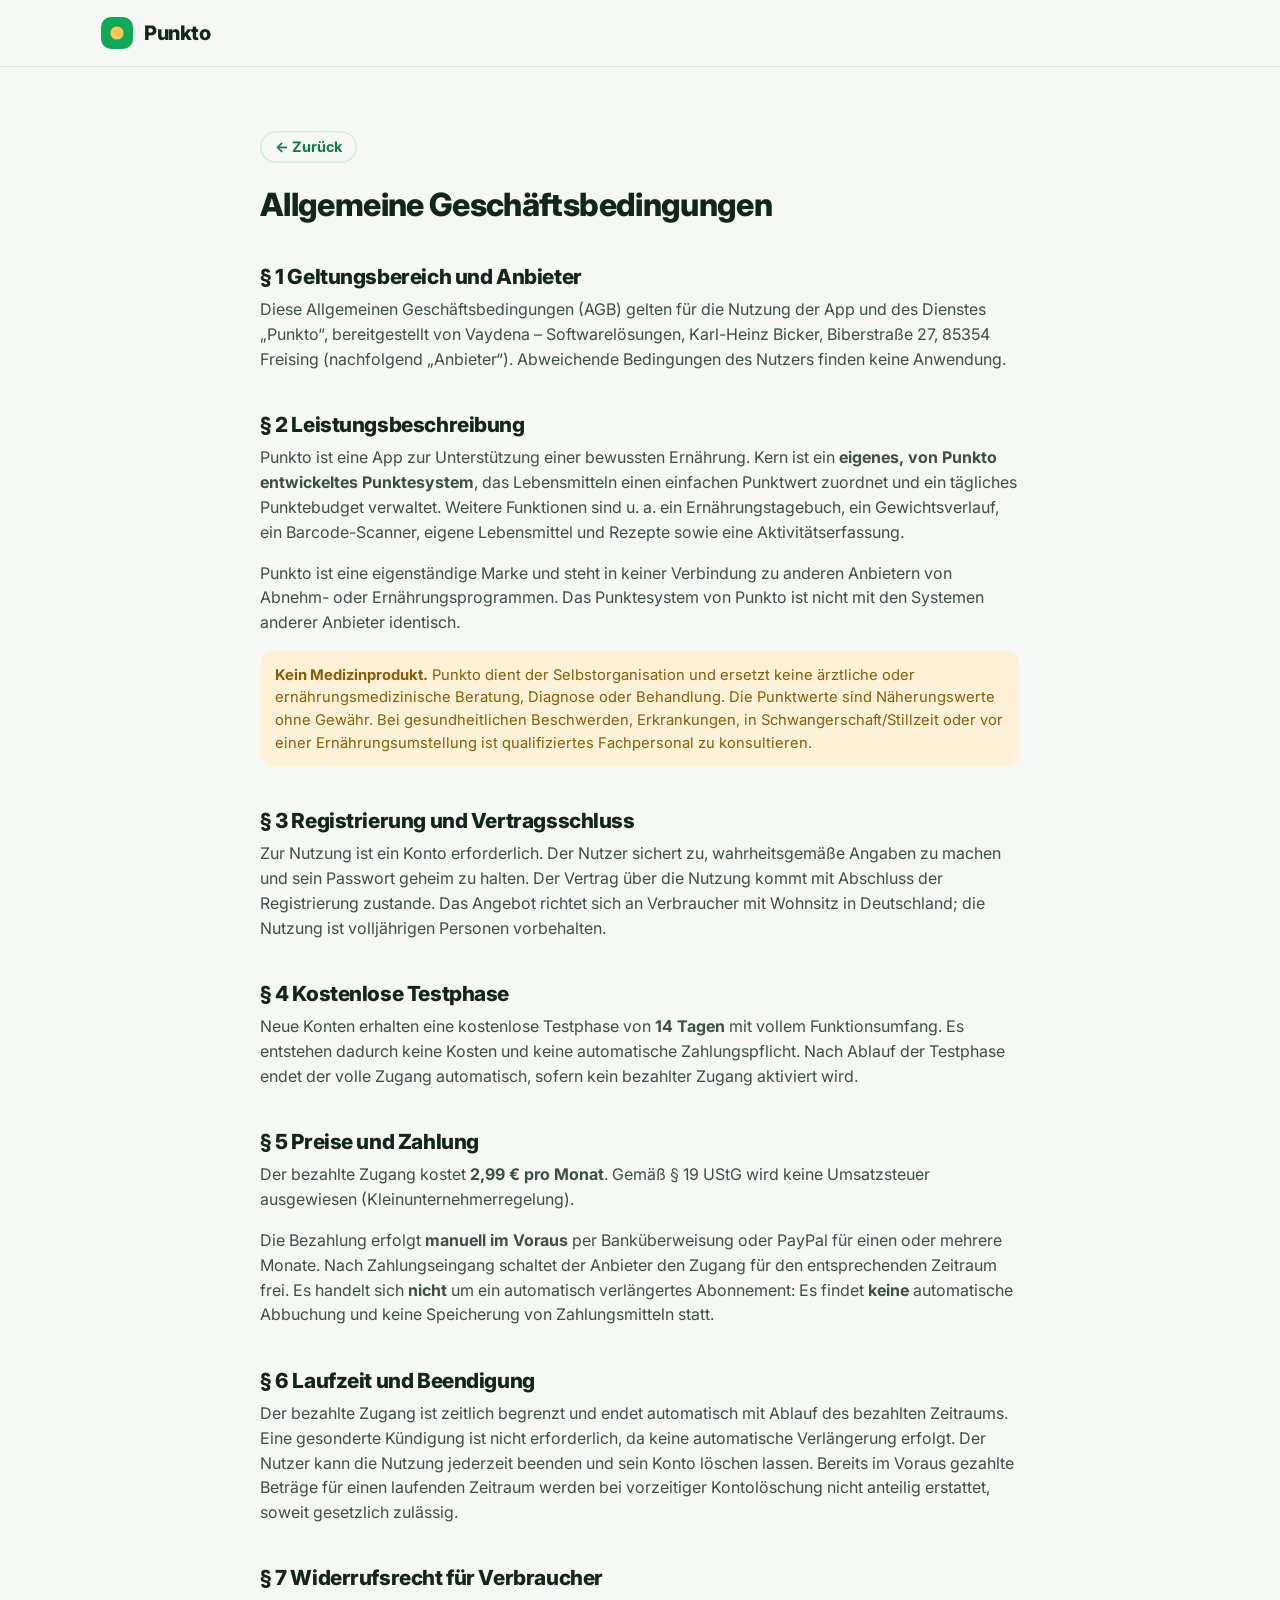
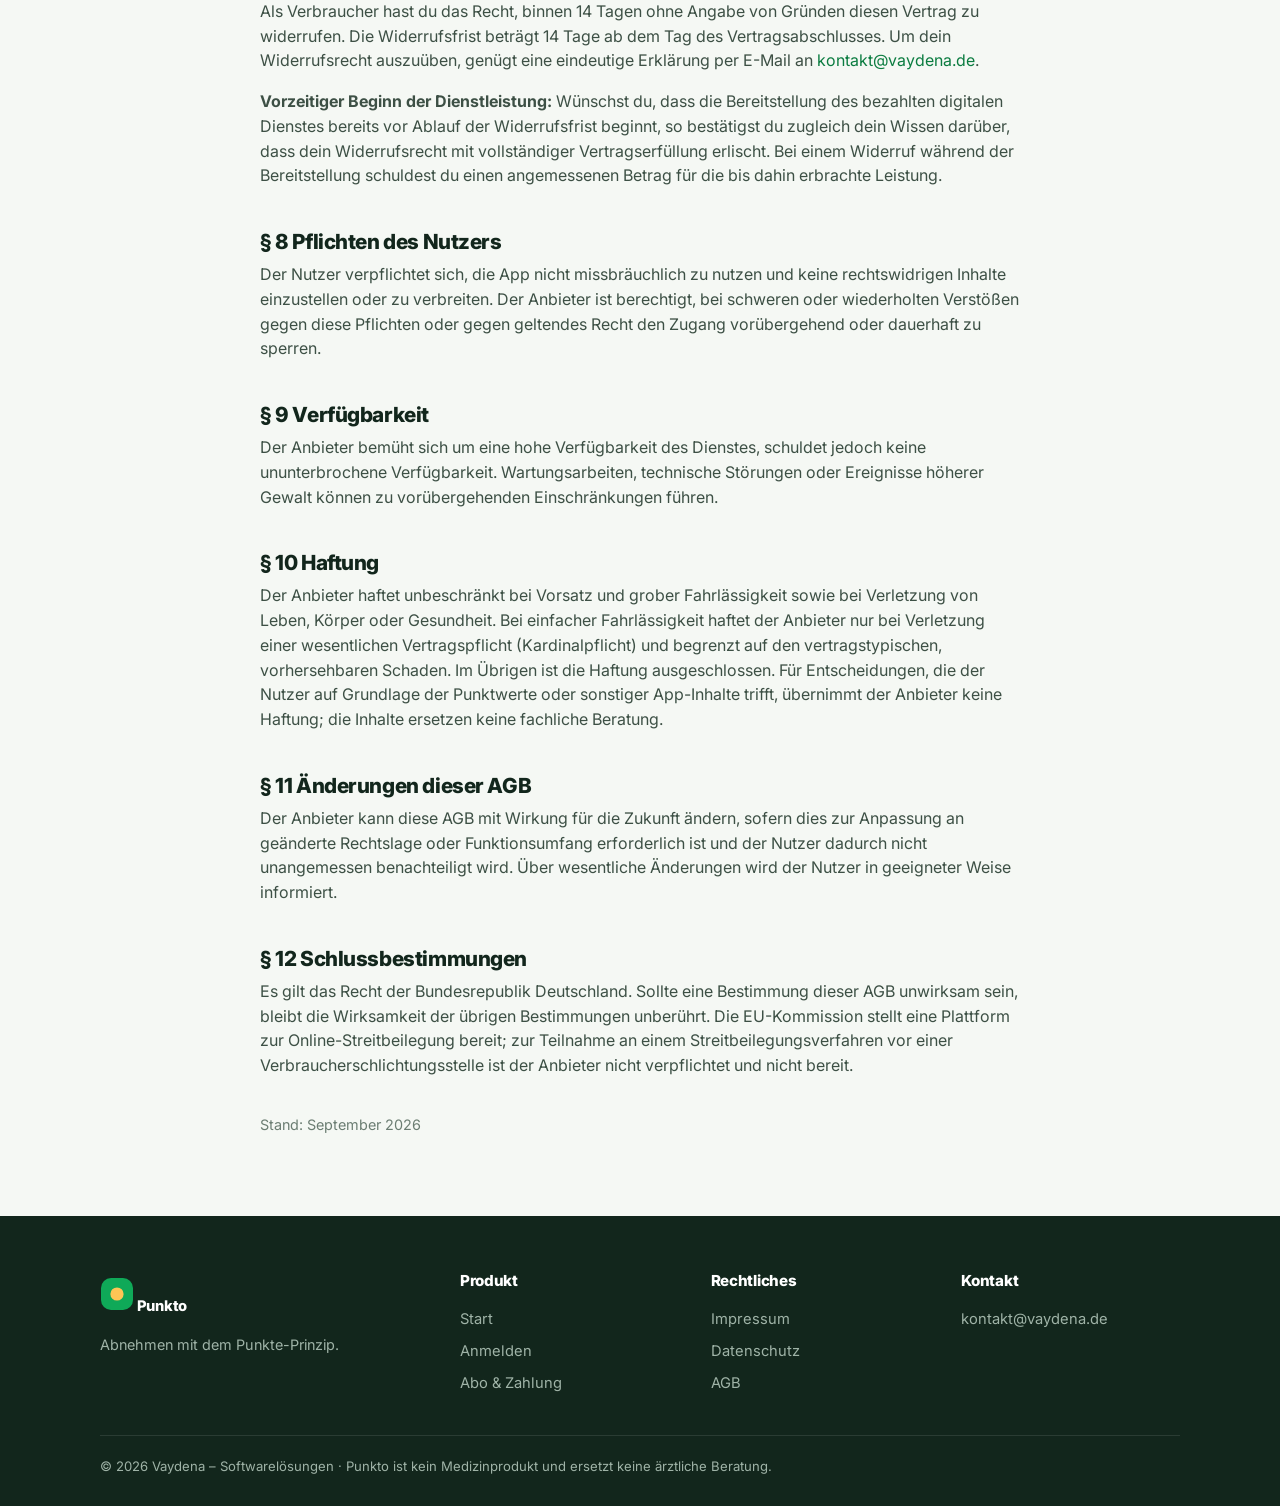
==== commit 3f16896f: "Preis: Monatsgebuehr von 4,99 EUR auf 2,99 EUR gesenkt Zentrale Quelle PRICE_CENTS in punkto-data (j" ====
--- a/agb.html
+++ b/agb.html
@@ -80,7 +80,7 @@
 
   <h2>§ 5 Preise und Zahlung</h2>
   <p>
-    Der bezahlte Zugang kostet <strong>4,99 € pro Monat</strong>. Gemäß § 19 UStG wird
+    Der bezahlte Zugang kostet <strong>2,99 € pro Monat</strong>. Gemäß § 19 UStG wird
     keine Umsatzsteuer ausgewiesen (Kleinunternehmerregelung).
   </p>
   <p>
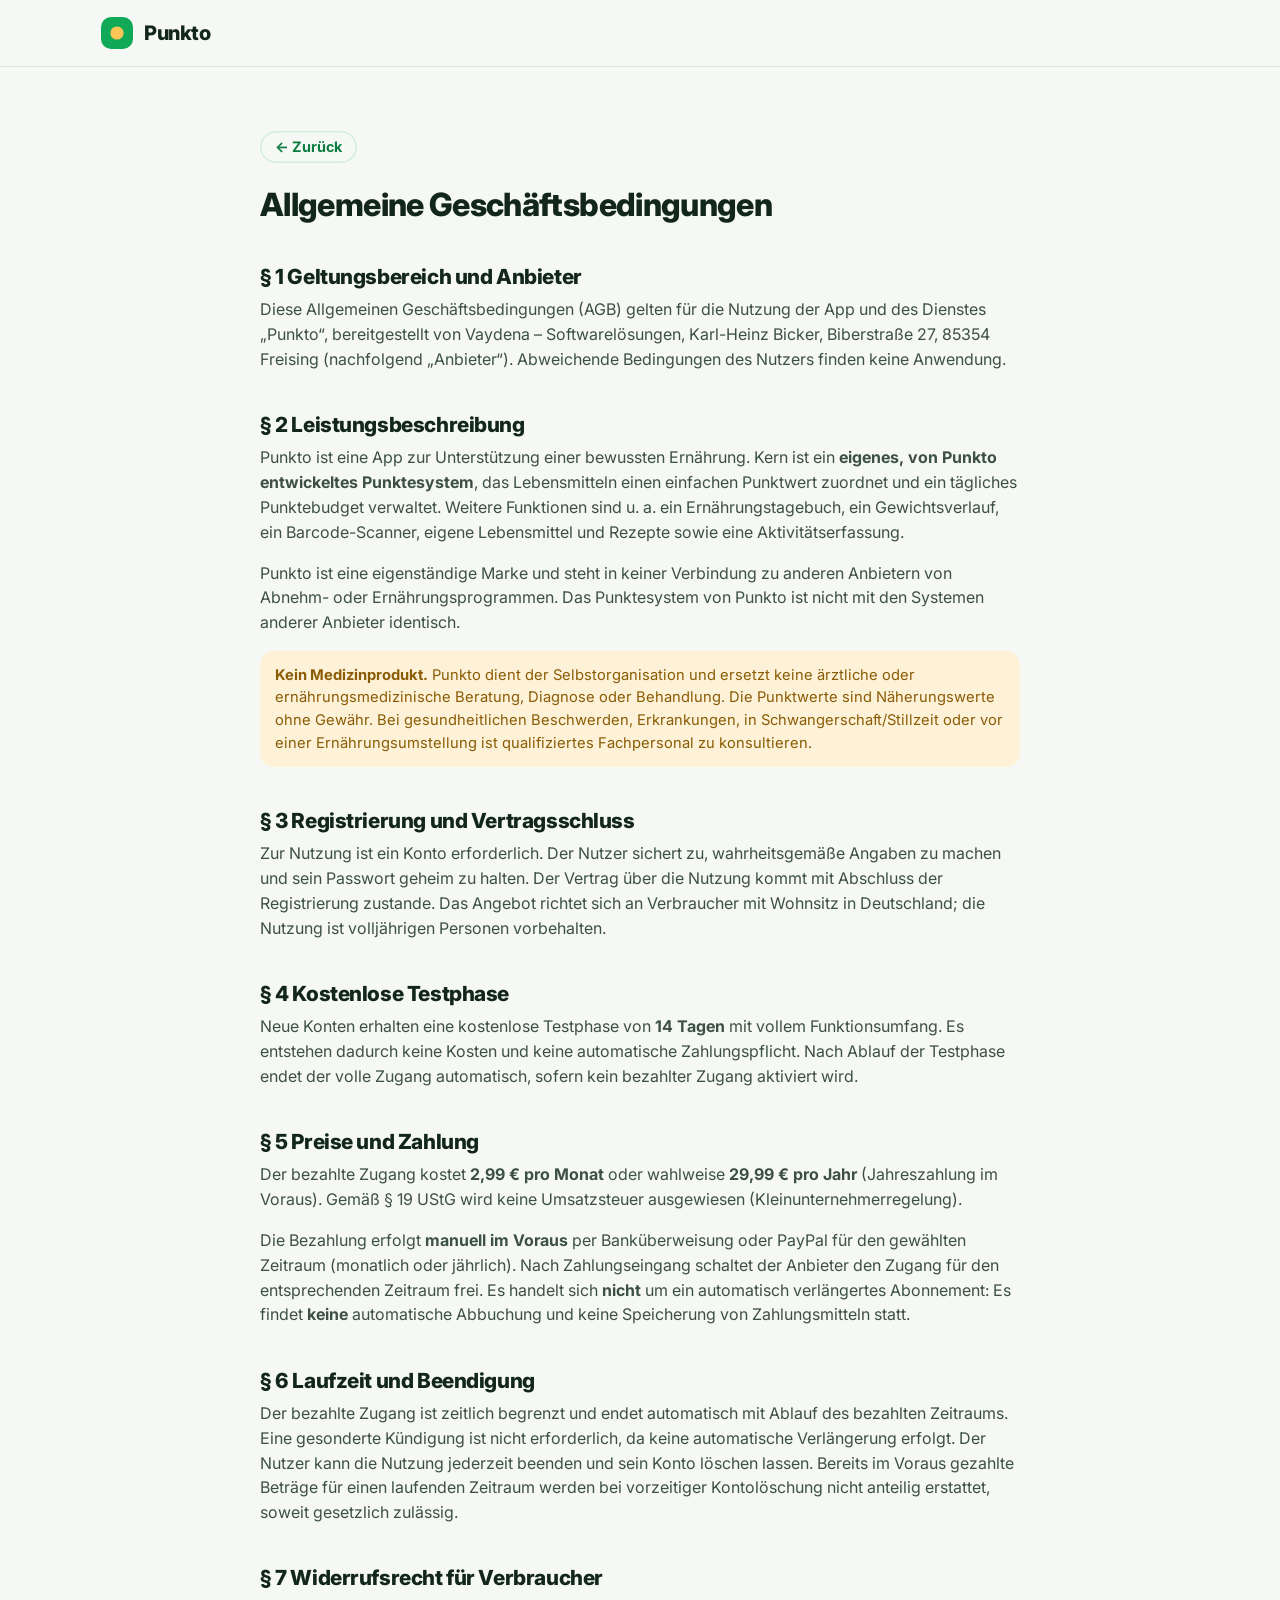
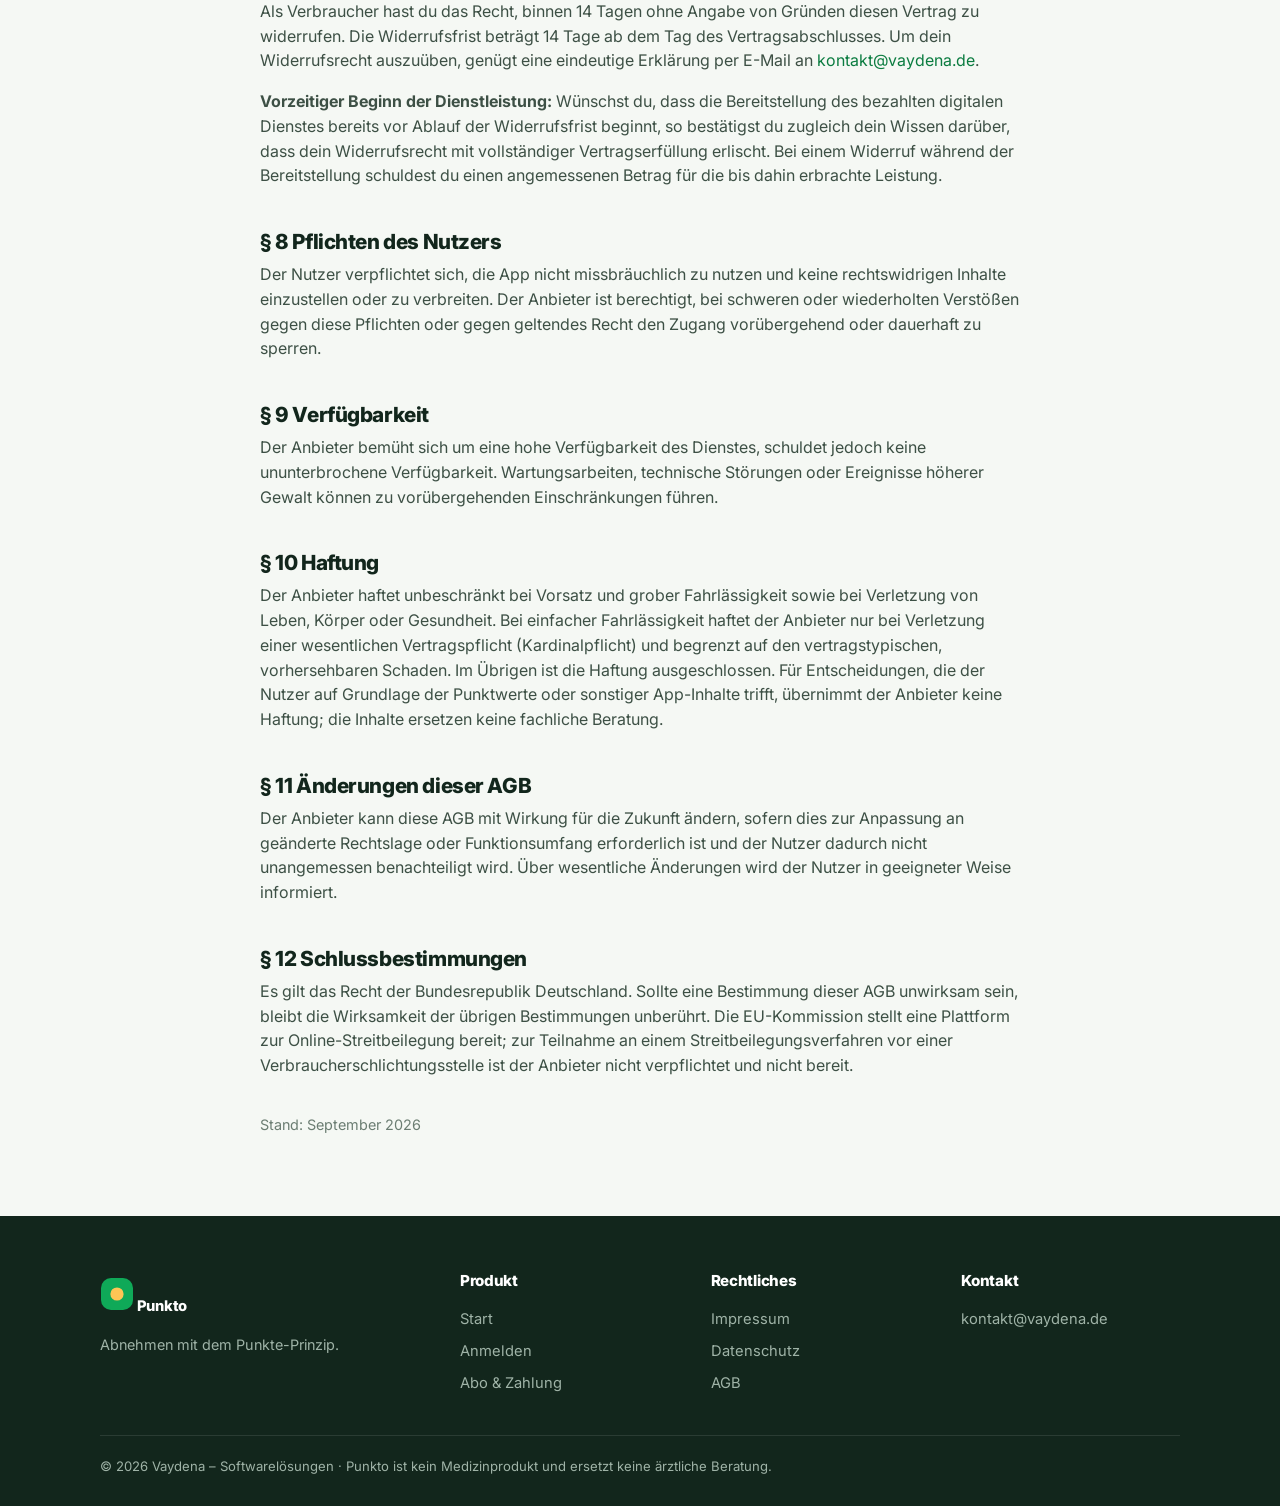
==== commit c15957b8: "Punkto v24: Jahres-Abo, Schrittzähler, größere Food-DB, zentrale Produkt-DB (admin-kuratiert) - Jahr" ====
--- a/agb.html
+++ b/agb.html
@@ -80,13 +80,14 @@
 
   <h2>§ 5 Preise und Zahlung</h2>
   <p>
-    Der bezahlte Zugang kostet <strong>2,99 € pro Monat</strong>. Gemäß § 19 UStG wird
+    Der bezahlte Zugang kostet <strong>2,99 € pro Monat</strong> oder wahlweise
+    <strong>29,99 € pro Jahr</strong> (Jahreszahlung im Voraus). Gemäß § 19 UStG wird
     keine Umsatzsteuer ausgewiesen (Kleinunternehmerregelung).
   </p>
   <p>
     Die Bezahlung erfolgt <strong>manuell im Voraus</strong> per Banküberweisung oder
-    PayPal für einen oder mehrere Monate. Nach Zahlungseingang schaltet der Anbieter den
-    Zugang für den entsprechenden Zeitraum frei. Es handelt sich <strong>nicht</strong> um
+    PayPal für den gewählten Zeitraum (monatlich oder jährlich). Nach Zahlungseingang
+    schaltet der Anbieter den Zugang für den entsprechenden Zeitraum frei. Es handelt sich <strong>nicht</strong> um
     ein automatisch verlängertes Abonnement: Es findet <strong>keine</strong> automatische
     Abbuchung und keine Speicherung von Zahlungsmitteln statt.
   </p>
--- a/assets/punkto.css
+++ b/assets/punkto.css
@@ -374,6 +374,8 @@
 .entry .info{flex:1;min-width:0}
 .entry .info .nm{font-weight:700;font-size:.96rem;white-space:nowrap;overflow:hidden;text-overflow:ellipsis}
 .entry .info .qt{font-size:.82rem;color:var(--muted)}
+.entry .edit{background:none;border:0;color:var(--muted);cursor:pointer;padding:6px;border-radius:8px;flex:0 0 auto}
+.entry .edit:hover{background:var(--green-tint);color:var(--green-700)}
 .entry .del{background:none;border:0;color:var(--muted);cursor:pointer;padding:6px;border-radius:8px;flex:0 0 auto}
 .entry .del:hover{background:var(--danger-tint);color:var(--danger)}
 .empty{text-align:center;padding:36px 20px;color:var(--muted)}
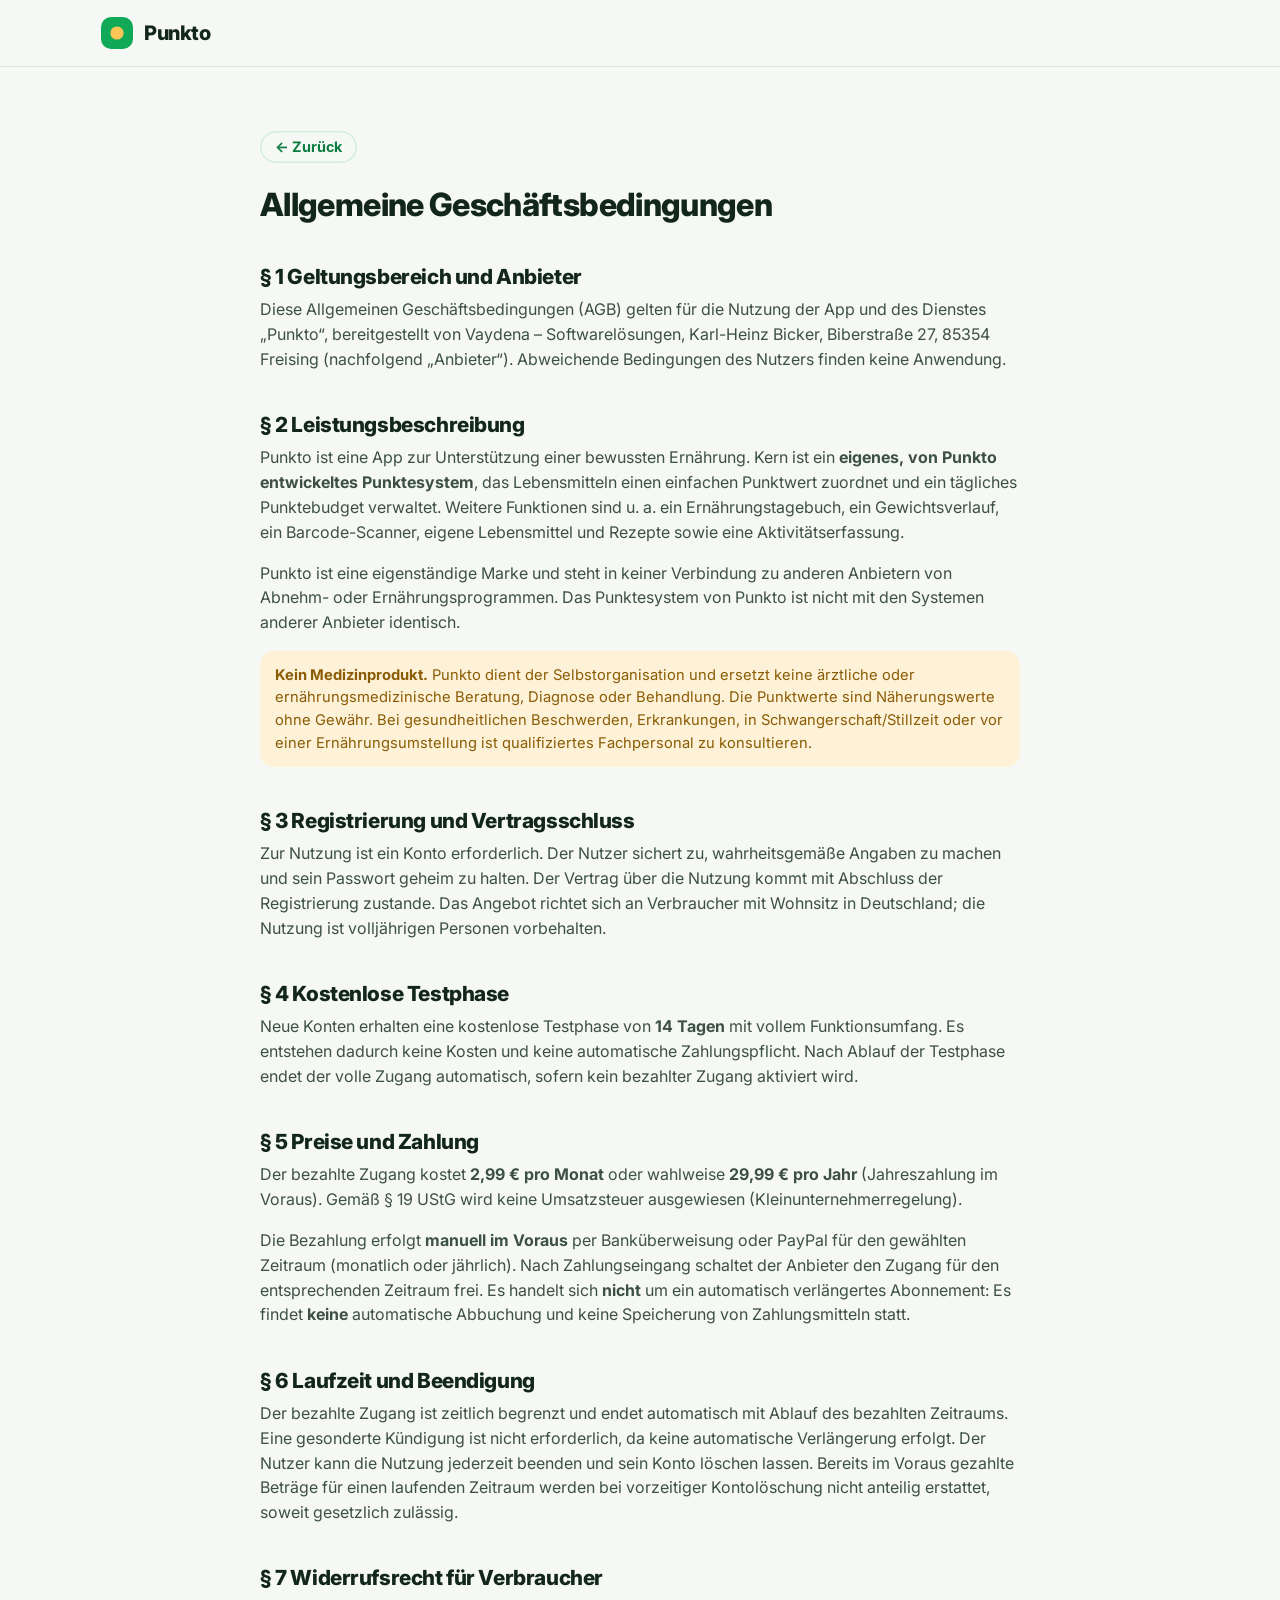
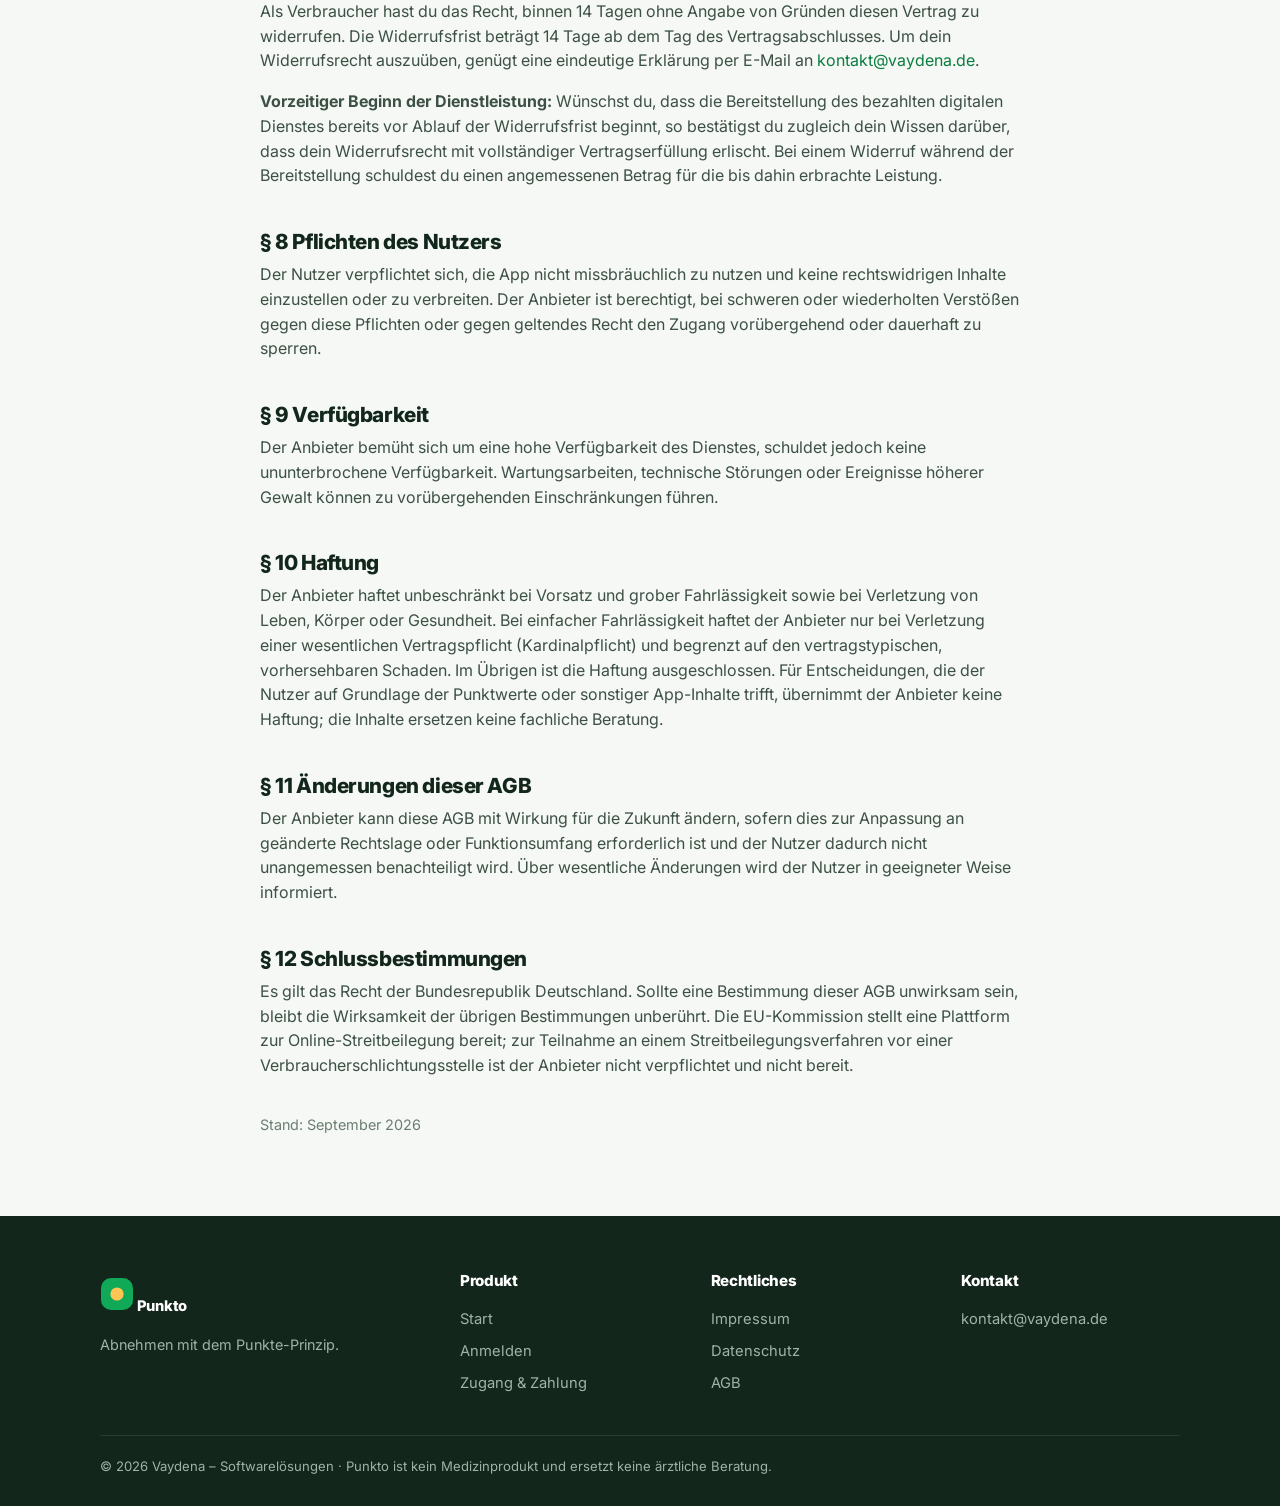
==== commit 54ad5262: "Review-Fixes: Sync/Logout/Tageswechsel, Einheiten, Undo, Gewichtskurve, Texte Co-Authored-By: Claude" ====
--- a/agb.html
+++ b/agb.html
@@ -176,7 +176,7 @@
         </a>
         <p style="font-size:.9rem;margin-top:6px">Abnehmen mit dem Punkte-Prinzip.</p>
       </div>
-      <div><h4>Produkt</h4><a href="/">Start</a><a href="anmelden.html">Anmelden</a><a href="konto.html">Abo &amp; Zahlung</a></div>
+      <div><h4>Produkt</h4><a href="/">Start</a><a href="anmelden.html">Anmelden</a><a href="konto.html">Zugang &amp; Zahlung</a></div>
       <div><h4>Rechtliches</h4><a href="impressum.html">Impressum</a><a href="datenschutz.html">Datenschutz</a><a href="agb.html">AGB</a></div>
       <div><h4>Kontakt</h4><a href="mailto:kontakt@vaydena.de">kontakt@vaydena.de</a></div>
     </div>
--- a/assets/punkto.css
+++ b/assets/punkto.css
@@ -385,7 +385,7 @@
 .searchbar{position:relative;margin-bottom:14px}
 .searchbar input{padding-left:2.6em}
 .searchbar .si{position:absolute;left:.9em;top:50%;transform:translateY(-50%);color:var(--muted);width:20px;height:20px}
-.food-item{display:flex;align-items:center;gap:12px;background:var(--card);border-radius:var(--r);padding:12px 14px;
+.food-item{display:flex;align-items:center;gap:12px;width:100%;text-align:left;background:var(--card);border-radius:var(--r);padding:12px 14px;
   box-shadow:var(--shadow-sm);margin-bottom:8px;cursor:pointer;transition:transform .08s, box-shadow .12s}
 .food-item:hover{box-shadow:var(--shadow)}
 .food-item:active{transform:scale(.99)}
@@ -399,8 +399,23 @@
 .stat .v{font-size:1.6rem;font-weight:900;letter-spacing:-.02em;line-height:1}
 .stat .l{font-size:.76rem;color:var(--muted);font-weight:700;margin-top:4px}
 .chart-card{background:var(--card);border-radius:var(--r-lg);padding:20px;box-shadow:var(--shadow);margin-top:16px}
-.chart-wrap{position:relative;width:100%;height:210px}
-.chart-wrap svg{width:100%;height:100%;overflow:visible}
+.chart-wrap{position:relative;width:100%}
+.chart-wrap svg{width:100%;height:auto;display:block;overflow:visible}
+.chart-wrap .list-empty{min-height:200px}
+.wc-ax{font-size:11px;fill:var(--muted)}
+.wc-grid{stroke:var(--line-2);stroke-width:1}
+.wc-goal{stroke:var(--berry);stroke-width:1.5}
+.wc-goal-t{font-size:11px;font-weight:700;fill:var(--berry)}
+.wc-raw{fill:none;stroke:var(--green);stroke-width:1.2;stroke-opacity:.45}
+.wc-trend{fill:none;stroke:var(--green-700);stroke-width:3;stroke-linecap:round;stroke-linejoin:round}
+.wc-dot{fill:var(--green)}
+.wc-caption{display:flex;flex-wrap:wrap;gap:6px 14px;align-items:center;font-size:.8rem;color:var(--muted);margin-top:6px}
+.wc-caption b{margin-left:auto;color:var(--ink-2)}
+.wc-sw{display:inline-block;width:14px;height:3px;border-radius:2px;vertical-align:middle;margin-right:5px}
+.wc-sw.raw{background:var(--green);opacity:.5}
+.wc-sw.trend{background:var(--green-700);height:4px}
+.seg.small{margin:0 0 10px}
+.seg.small button{padding:8px 10px;font-size:.85rem}
 
 /* Sheet / Modal (bottom-sheet mobil) */
 .sheet-back{position:fixed;inset:0;background:rgba(12,31,22,.5);z-index:50;display:none;align-items:flex-end;justify-content:center}
